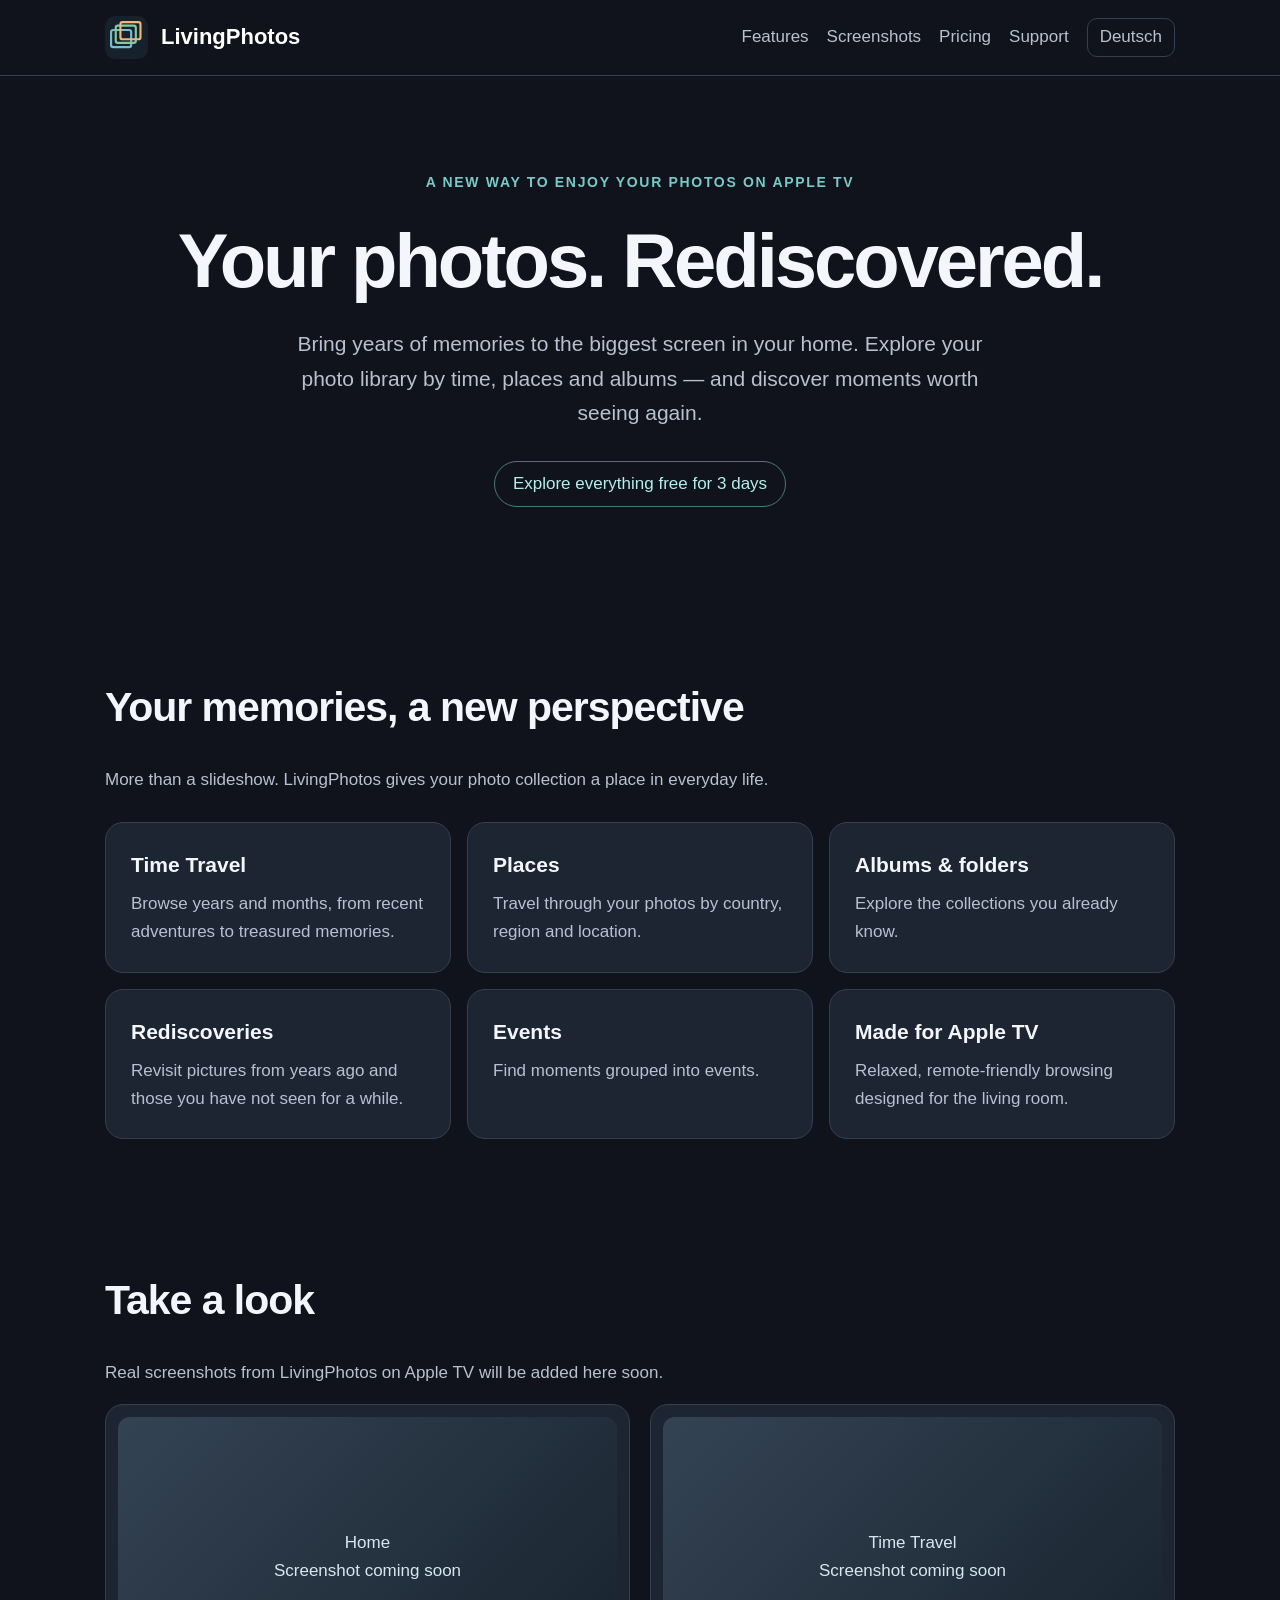
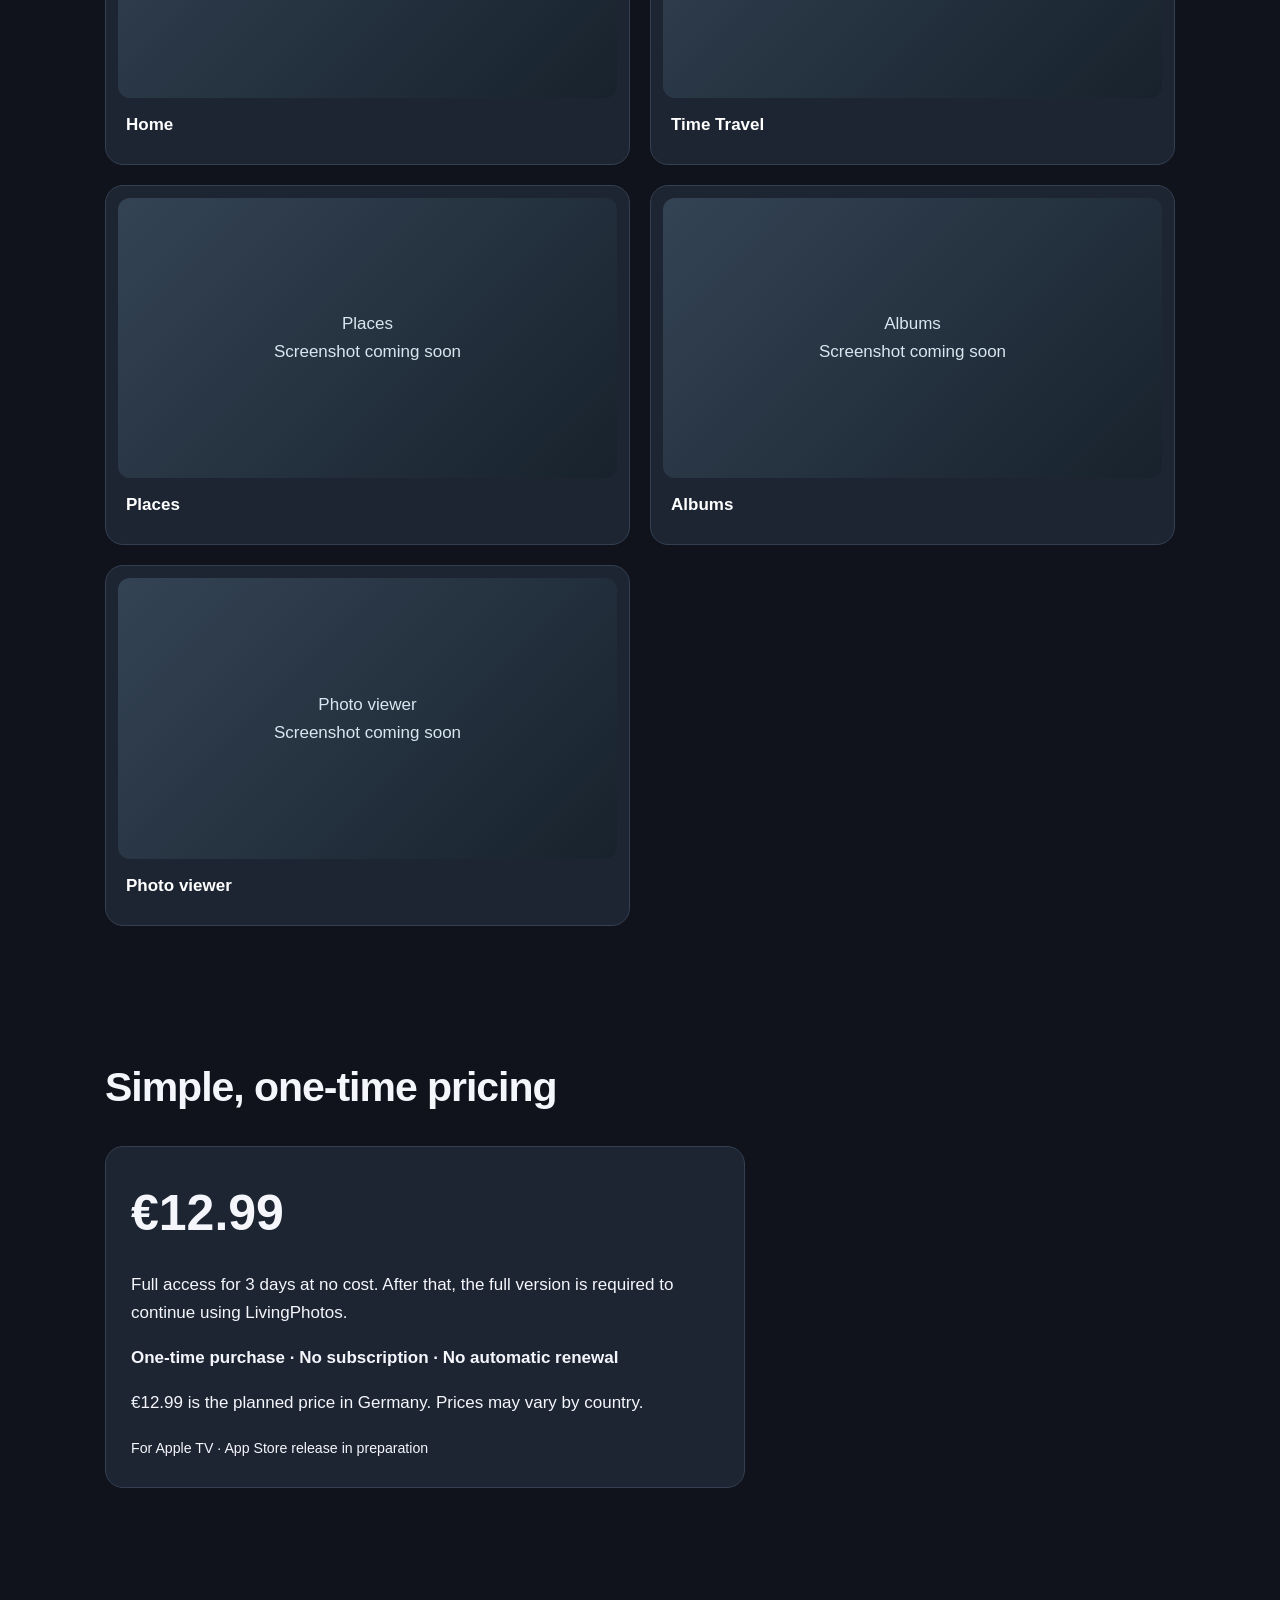
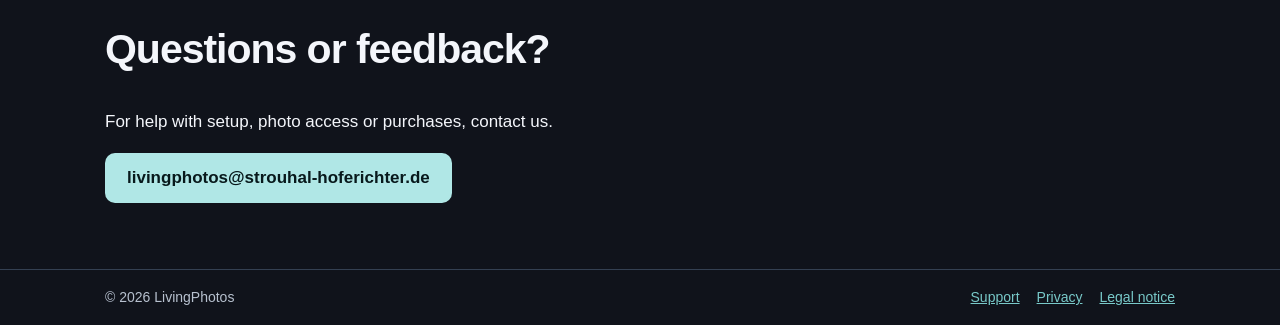
==== index.html @ c2aea0ed "Add bilingual LivingPhotos website for GitHub Pages" ====
<!doctype html><html lang="en"><head><meta charset="utf-8"><meta name="viewport" content="width=device-width,initial-scale=1"><title>Home | LivingPhotos</title><meta name="theme-color" content="#10131b"><meta name="description" content="Bring years of memories to the biggest screen in your home. Explore your photo library by time, places and albums — and discover moments worth seeing again."><link rel="canonical" href="https://livingphotos.strouhal-hoferichter.de/index.html"><link rel="alternate" hreflang="en" href="https://livingphotos.strouhal-hoferichter.de/index.html"><link rel="alternate" hreflang="de" href="https://livingphotos.strouhal-hoferichter.de/de/index.html"><link rel="icon" type="image/svg+xml" href="assets/logo.svg"><link rel="stylesheet" href="assets/styles.css"></head><body><a class="skip" href="#content">Skip to content / Zum Inhalt</a><header><div class="wrap"><a class="brand" href="index.html"><img src="assets/logo.svg" alt="" width="43" height="43">LivingPhotos</a><nav class="nav" aria-label="Navigation"><a href="index.html#features">Features</a><a href="index.html#screenshots">Screenshots</a><a href="index.html#pricing">Pricing</a><a href="support.html">Support</a><a class="lang" href="/de/index.html" hreflang="de">Deutsch</a></nav></div></header><main id="content"><section class="hero wrap"><div class="eyebrow">A new way to enjoy your photos on Apple TV</div><h1>Your photos. Rediscovered.</h1><p>Bring years of memories to the biggest screen in your home. Explore your photo library by time, places and albums — and discover moments worth seeing again.</p><span class="pill">Explore everything free for 3 days</span></section><section class="section wrap" id="features"><h2>Your memories, a new perspective</h2><p class="lead">More than a slideshow. LivingPhotos gives your photo collection a place in everyday life.</p><div class="cards"><article class="card"><h3>Time Travel</h3><p>Browse years and months, from recent adventures to treasured memories.</p></article><article class="card"><h3>Places</h3><p>Travel through your photos by country, region and location.</p></article><article class="card"><h3>Albums & folders</h3><p>Explore the collections you already know.</p></article><article class="card"><h3>Rediscoveries</h3><p>Revisit pictures from years ago and those you have not seen for a while.</p></article><article class="card"><h3>Events</h3><p>Find moments grouped into events.</p></article><article class="card"><h3>Made for Apple TV</h3><p>Relaxed, remote-friendly browsing designed for the living room.</p></article></div></section><section class="section wrap" id="screenshots"><h2>Take a look</h2><p class="lead">Real screenshots from LivingPhotos on Apple TV will be added here soon.</p><div class="showcase"><figure class="shot"><div class="placeholder" role="img" aria-label="Home">Home<br>Screenshot coming soon</div><figcaption><strong>Home</strong></figcaption></figure><figure class="shot"><div class="placeholder" role="img" aria-label="Time Travel">Time Travel<br>Screenshot coming soon</div><figcaption><strong>Time Travel</strong></figcaption></figure><figure class="shot"><div class="placeholder" role="img" aria-label="Places">Places<br>Screenshot coming soon</div><figcaption><strong>Places</strong></figcaption></figure><figure class="shot"><div class="placeholder" role="img" aria-label="Albums">Albums<br>Screenshot coming soon</div><figcaption><strong>Albums</strong></figcaption></figure><figure class="shot"><div class="placeholder" role="img" aria-label="Photo viewer">Photo viewer<br>Screenshot coming soon</div><figcaption><strong>Photo viewer</strong></figcaption></figure></div></section><section class="section wrap" id="pricing"><h2>Simple, one-time pricing</h2><div class="price"><strong>€12.99</strong><p>Full access for 3 days at no cost. After that, the full version is required to continue using LivingPhotos.</p><p><b>One-time purchase · No subscription · No automatic renewal</b></p><p>€12.99 is the planned price in Germany. Prices may vary by country.</p><small>For Apple TV · App Store release in preparation</small></div></section><section class="section wrap"><h2>Questions or feedback?</h2><p>For help with setup, photo access or purchases, contact us.</p><a class="button" href="mailto:livingphotos@strouhal-hoferichter.de">livingphotos@strouhal-hoferichter.de</a></section></main><footer><div class="wrap"><span>© 2026 LivingPhotos</span><div class="footlinks"><a href="support.html">Support</a><a href="privacy.html">Privacy</a><a href="legal.html">Legal notice</a></div></div></footer></body></html>
---- assets/styles.css ----
:root{color-scheme:dark;--bg:#10131b;--surface:#1d2533;--text:#f4f6fb;--muted:#b7c1cf;--line:#344052;--accent:#78c9c9}*{box-sizing:border-box}html{scroll-behavior:smooth}body{margin:0;font:17px/1.65 -apple-system,BlinkMacSystemFont,"Segoe UI",sans-serif;background:var(--bg);color:var(--text)}a{color:var(--accent)}.wrap{max-width:1120px;margin:auto;padding:0 25px}.skip{position:absolute;left:-9999px}.skip:focus{left:15px;top:15px}header{border-bottom:1px solid var(--line)}header .wrap,footer .wrap{display:flex;justify-content:space-between;align-items:center;gap:22px;flex-wrap:wrap;padding-top:16px;padding-bottom:16px}.brand{display:flex;align-items:center;gap:13px;font-size:22px;font-weight:750;color:white;text-decoration:none}.brand img{width:43px;height:43px}.nav{display:flex;gap:18px;flex-wrap:wrap;align-items:center}.nav a{text-decoration:none;color:var(--muted)}.nav a:hover{color:white}.lang{border:1px solid var(--line);padding:4px 12px;border-radius:10px}.hero{padding-top:95px;padding-bottom:105px;text-align:center}.eyebrow{color:var(--accent);font-size:14px;font-weight:750;text-transform:uppercase;letter-spacing:.12em}h1{font-size:clamp(42px,7vw,76px);line-height:1.12;letter-spacing:-.04em;margin:24px 0}h2{font-size:clamp(28px,4vw,41px);line-height:1.16;letter-spacing:-.025em}h3{font-size:21px;margin:0 0 8px}.hero p{max-width:730px;margin:auto;color:var(--muted);font-size:21px}.pill{display:inline-block;margin-top:30px;border:1px solid #447b83;border-radius:100px;padding:8px 18px;color:#b2eeee}.section{padding-top:38px;padding-bottom:66px}.lead{color:var(--muted);max-width:770px}.cards{display:grid;grid-template-columns:repeat(3,minmax(0,1fr));gap:16px;margin-top:28px}.card,.shot,.price{background:var(--surface);border:1px solid var(--line);border-radius:18px;padding:25px}.card p,.shot figcaption{color:var(--muted);margin:0}.showcase{display:grid;grid-template-columns:repeat(2,minmax(0,1fr));gap:20px}.shot{margin:0;padding:12px;overflow:hidden}.shot img{width:100%;border-radius:12px}.shot .placeholder{aspect-ratio:16/9;display:grid;place-content:center;text-align:center;border-radius:12px;background:linear-gradient(135deg,#344354,#17222c);color:#d8e7ef}.shot figcaption{padding:13px 8px}.shot strong{display:block;color:white}.price{max-width:640px}.price strong{font-size:50px}.button{display:inline-block;padding:11px 22px;background:#b0e7e6;color:#08191c;text-decoration:none;border-radius:10px;font-weight:750}.prose{max-width:850px;padding-top:50px;padding-bottom:90px}.prose h1{font-size:44px}.prose h2{font-size:24px;margin-top:34px}.prose p{color:#d6deea}.notice{background:#29303b;border-left:3px solid var(--accent);padding:16px 20px;border-radius:8px}footer{border-top:1px solid var(--line);color:var(--muted);font-size:14px}.footlinks{display:flex;gap:17px;flex-wrap:wrap}@media(max-width:770px){.cards{grid-template-columns:1fr 1fr}.showcase{grid-template-columns:1fr}.hero{padding-top:68px;padding-bottom:58px}}@media(max-width:520px){.cards{grid-template-columns:1fr}header .wrap{align-items:flex-start}.nav{gap:11px}.hero p{font-size:18px}}
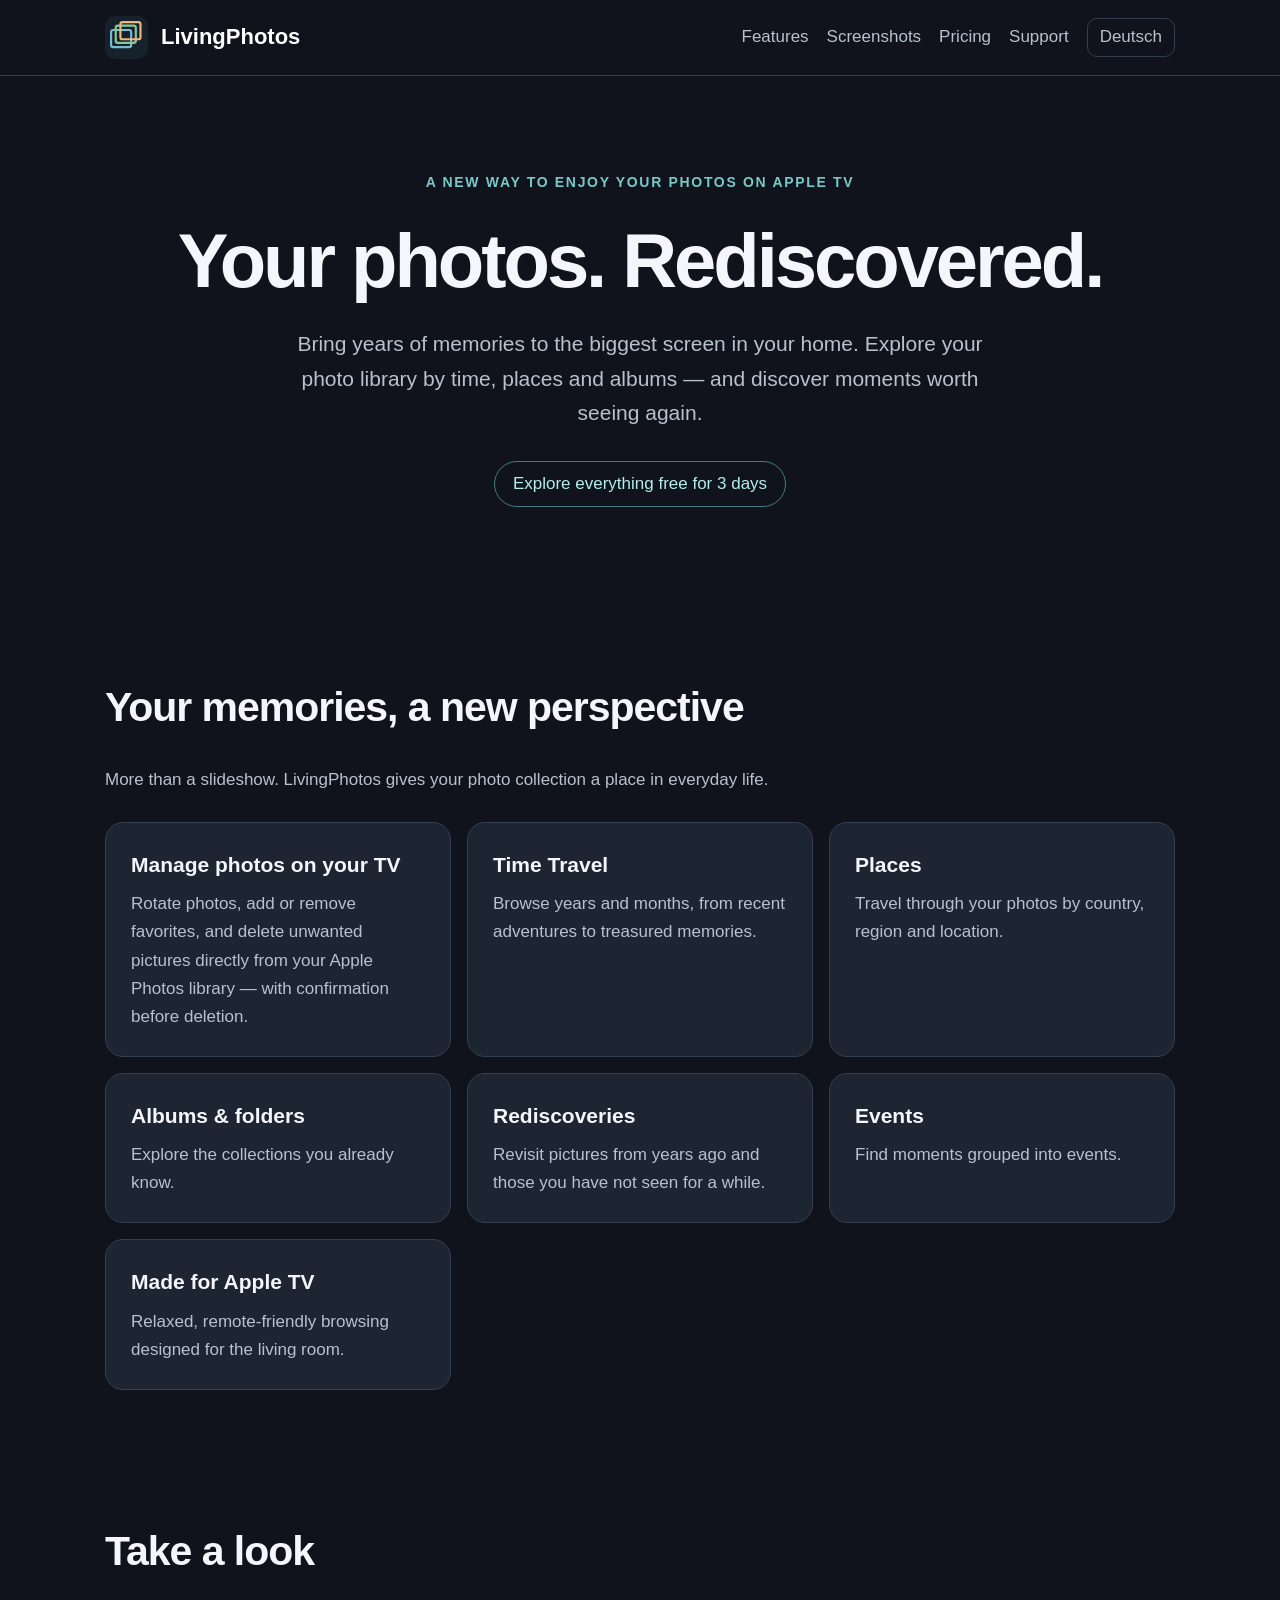
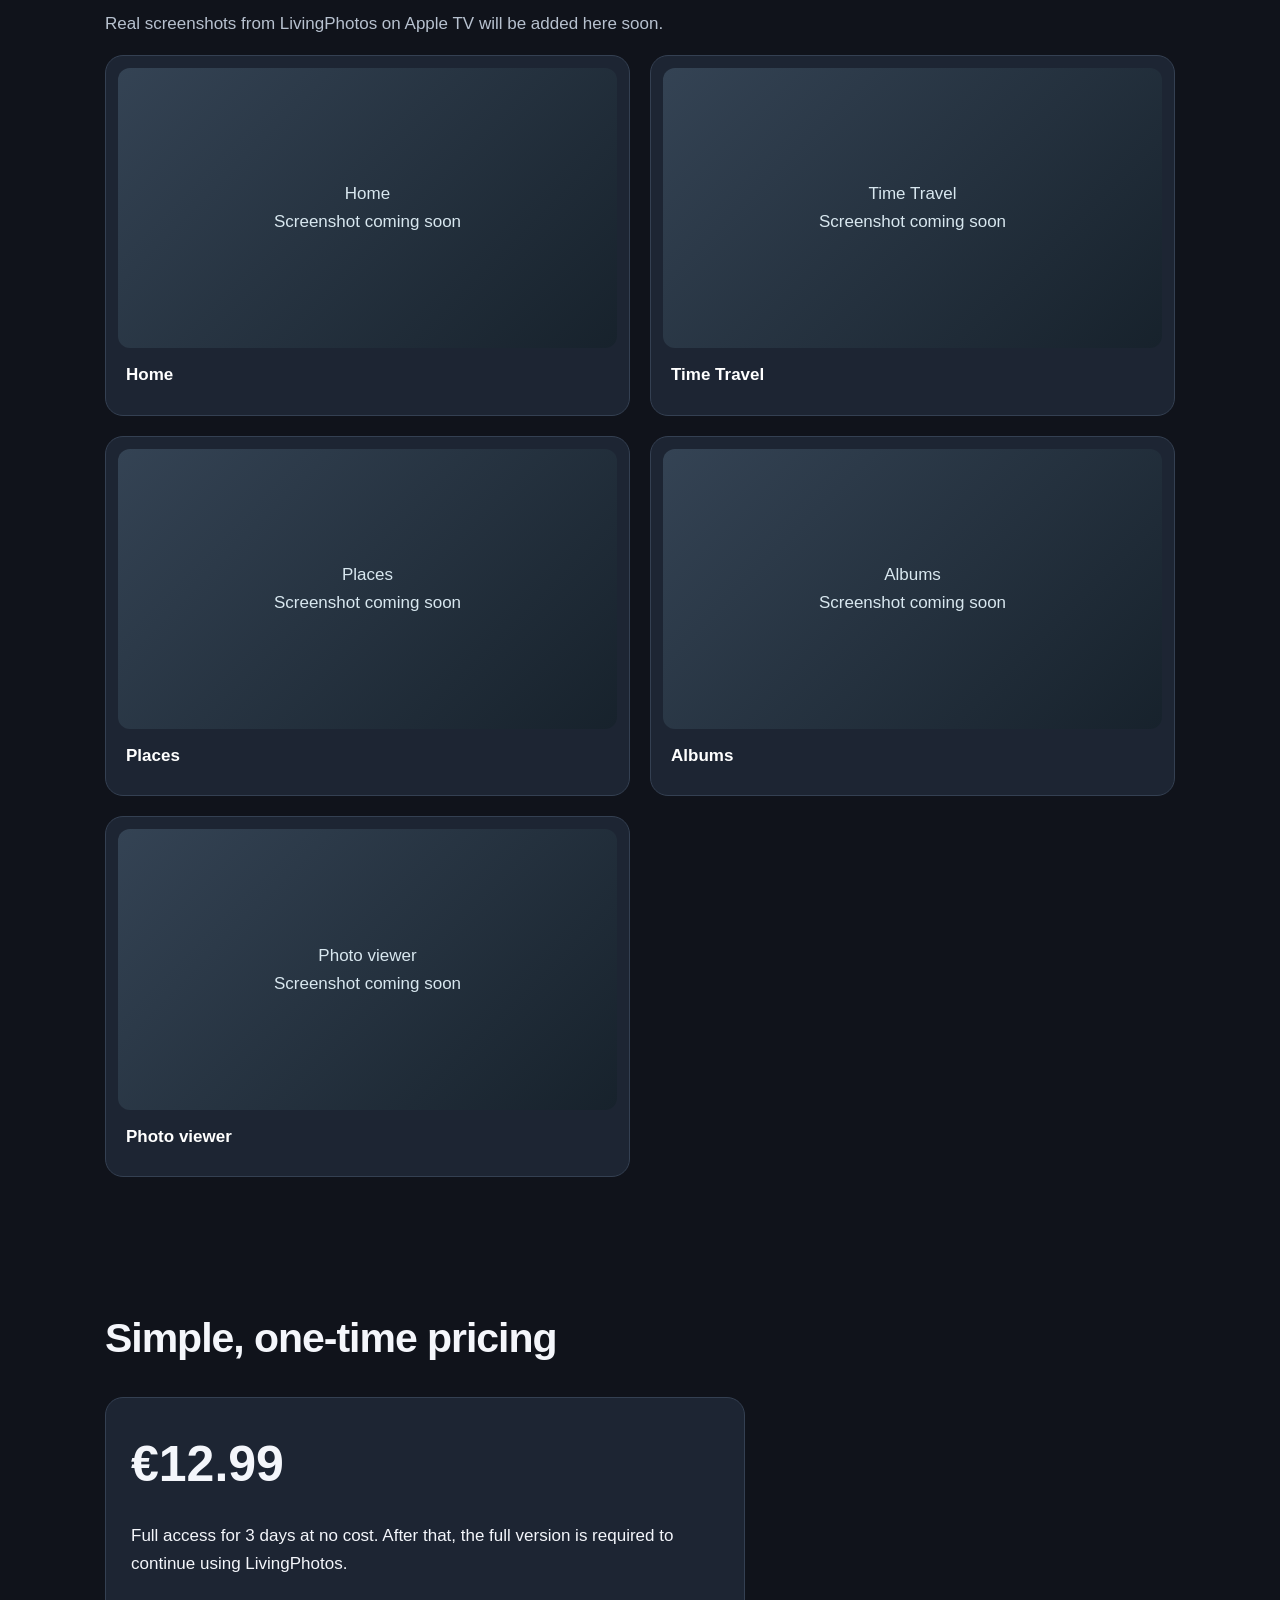
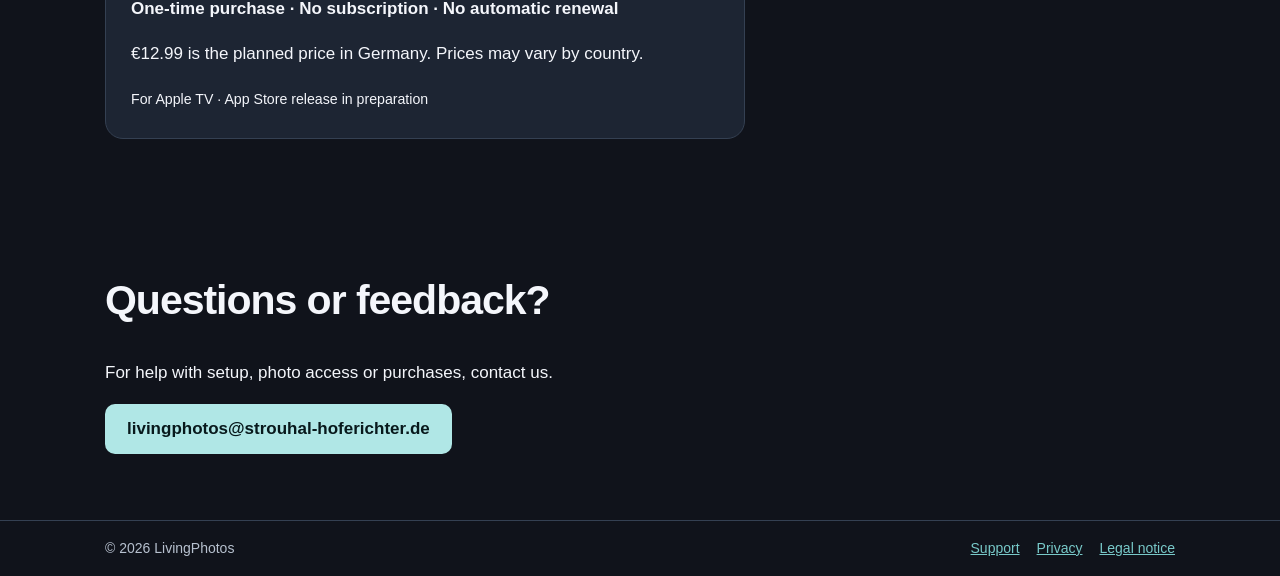
==== commit 0a19335f: "Highlight direct photo management on Apple TV (index.html)" ====
--- a/index.html
+++ b/index.html
@@ -1 +1 @@
-<!doctype html><html lang="en"><head><meta charset="utf-8"><meta name="viewport" content="width=device-width,initial-scale=1"><title>Home | LivingPhotos</title><meta name="theme-color" content="#10131b"><meta name="description" content="Bring years of memories to the biggest screen in your home. Explore your photo library by time, places and albums — and discover moments worth seeing again."><link rel="canonical" href="https://livingphotos.strouhal-hoferichter.de/index.html"><link rel="alternate" hreflang="en" href="https://livingphotos.strouhal-hoferichter.de/index.html"><link rel="alternate" hreflang="de" href="https://livingphotos.strouhal-hoferichter.de/de/index.html"><link rel="icon" type="image/svg+xml" href="assets/logo.svg"><link rel="stylesheet" href="assets/styles.css"></head><body><a class="skip" href="#content">Skip to content / Zum Inhalt</a><header><div class="wrap"><a class="brand" href="index.html"><img src="assets/logo.svg" alt="" width="43" height="43">LivingPhotos</a><nav class="nav" aria-label="Navigation"><a href="index.html#features">Features</a><a href="index.html#screenshots">Screenshots</a><a href="index.html#pricing">Pricing</a><a href="support.html">Support</a><a class="lang" href="/de/index.html" hreflang="de">Deutsch</a></nav></div></header><main id="content"><section class="hero wrap"><div class="eyebrow">A new way to enjoy your photos on Apple TV</div><h1>Your photos. Rediscovered.</h1><p>Bring years of memories to the biggest screen in your home. Explore your photo library by time, places and albums — and discover moments worth seeing again.</p><span class="pill">Explore everything free for 3 days</span></section><section class="section wrap" id="features"><h2>Your memories, a new perspective</h2><p class="lead">More than a slideshow. LivingPhotos gives your photo collection a place in everyday life.</p><div class="cards"><article class="card"><h3>Time Travel</h3><p>Browse years and months, from recent adventures to treasured memories.</p></article><article class="card"><h3>Places</h3><p>Travel through your photos by country, region and location.</p></article><article class="card"><h3>Albums & folders</h3><p>Explore the collections you already know.</p></article><article class="card"><h3>Rediscoveries</h3><p>Revisit pictures from years ago and those you have not seen for a while.</p></article><article class="card"><h3>Events</h3><p>Find moments grouped into events.</p></article><article class="card"><h3>Made for Apple TV</h3><p>Relaxed, remote-friendly browsing designed for the living room.</p></article></div></section><section class="section wrap" id="screenshots"><h2>Take a look</h2><p class="lead">Real screenshots from LivingPhotos on Apple TV will be added here soon.</p><div class="showcase"><figure class="shot"><div class="placeholder" role="img" aria-label="Home">Home<br>Screenshot coming soon</div><figcaption><strong>Home</strong></figcaption></figure><figure class="shot"><div class="placeholder" role="img" aria-label="Time Travel">Time Travel<br>Screenshot coming soon</div><figcaption><strong>Time Travel</strong></figcaption></figure><figure class="shot"><div class="placeholder" role="img" aria-label="Places">Places<br>Screenshot coming soon</div><figcaption><strong>Places</strong></figcaption></figure><figure class="shot"><div class="placeholder" role="img" aria-label="Albums">Albums<br>Screenshot coming soon</div><figcaption><strong>Albums</strong></figcaption></figure><figure class="shot"><div class="placeholder" role="img" aria-label="Photo viewer">Photo viewer<br>Screenshot coming soon</div><figcaption><strong>Photo viewer</strong></figcaption></figure></div></section><section class="section wrap" id="pricing"><h2>Simple, one-time pricing</h2><div class="price"><strong>€12.99</strong><p>Full access for 3 days at no cost. After that, the full version is required to continue using LivingPhotos.</p><p><b>One-time purchase · No subscription · No automatic renewal</b></p><p>€12.99 is the planned price in Germany. Prices may vary by country.</p><small>For Apple TV · App Store release in preparation</small></div></section><section class="section wrap"><h2>Questions or feedback?</h2><p>For help with setup, photo access or purchases, contact us.</p><a class="button" href="mailto:livingphotos@strouhal-hoferichter.de">livingphotos@strouhal-hoferichter.de</a></section></main><footer><div class="wrap"><span>© 2026 LivingPhotos</span><div class="footlinks"><a href="support.html">Support</a><a href="privacy.html">Privacy</a><a href="legal.html">Legal notice</a></div></div></footer></body></html>+<!doctype html><html lang="en"><head><meta charset="utf-8"><meta name="viewport" content="width=device-width,initial-scale=1"><title>Home | LivingPhotos</title><meta name="theme-color" content="#10131b"><meta name="description" content="Bring years of memories to the biggest screen in your home. Explore your photo library by time, places and albums — and discover moments worth seeing again. Rotate pictures, mark favorites and delete unwanted photos right from your TV."><link rel="canonical" href="https://livingphotos.strouhal-hoferichter.de/index.html"><link rel="alternate" hreflang="en" href="https://livingphotos.strouhal-hoferichter.de/index.html"><link rel="alternate" hreflang="de" href="https://livingphotos.strouhal-hoferichter.de/de/index.html"><link rel="icon" type="image/svg+xml" href="assets/logo.svg"><link rel="stylesheet" href="assets/styles.css"></head><body><a class="skip" href="#content">Skip to content / Zum Inhalt</a><header><div class="wrap"><a class="brand" href="index.html"><img src="assets/logo.svg" alt="" width="43" height="43">LivingPhotos</a><nav class="nav" aria-label="Navigation"><a href="index.html#features">Features</a><a href="index.html#screenshots">Screenshots</a><a href="index.html#pricing">Pricing</a><a href="support.html">Support</a><a class="lang" href="/de/index.html" hreflang="de">Deutsch</a></nav></div></header><main id="content"><section class="hero wrap"><div class="eyebrow">A new way to enjoy your photos on Apple TV</div><h1>Your photos. Rediscovered.</h1><p>Bring years of memories to the biggest screen in your home. Explore your photo library by time, places and albums — and discover moments worth seeing again.</p><span class="pill">Explore everything free for 3 days</span></section><section class="section wrap" id="features"><h2>Your memories, a new perspective</h2><p class="lead">More than a slideshow. LivingPhotos gives your photo collection a place in everyday life.</p><div class="cards"><article class="card"><h3>Manage photos on your TV</h3><p>Rotate photos, add or remove favorites, and delete unwanted pictures directly from your Apple Photos library — with confirmation before deletion.</p></article><article class="card"><h3>Time Travel</h3><p>Browse years and months, from recent adventures to treasured memories.</p></article><article class="card"><h3>Places</h3><p>Travel through your photos by country, region and location.</p></article><article class="card"><h3>Albums & folders</h3><p>Explore the collections you already know.</p></article><article class="card"><h3>Rediscoveries</h3><p>Revisit pictures from years ago and those you have not seen for a while.</p></article><article class="card"><h3>Events</h3><p>Find moments grouped into events.</p></article><article class="card"><h3>Made for Apple TV</h3><p>Relaxed, remote-friendly browsing designed for the living room.</p></article></div></section><section class="section wrap" id="screenshots"><h2>Take a look</h2><p class="lead">Real screenshots from LivingPhotos on Apple TV will be added here soon.</p><div class="showcase"><figure class="shot"><div class="placeholder" role="img" aria-label="Home">Home<br>Screenshot coming soon</div><figcaption><strong>Home</strong></figcaption></figure><figure class="shot"><div class="placeholder" role="img" aria-label="Time Travel">Time Travel<br>Screenshot coming soon</div><figcaption><strong>Time Travel</strong></figcaption></figure><figure class="shot"><div class="placeholder" role="img" aria-label="Places">Places<br>Screenshot coming soon</div><figcaption><strong>Places</strong></figcaption></figure><figure class="shot"><div class="placeholder" role="img" aria-label="Albums">Albums<br>Screenshot coming soon</div><figcaption><strong>Albums</strong></figcaption></figure><figure class="shot"><div class="placeholder" role="img" aria-label="Photo viewer">Photo viewer<br>Screenshot coming soon</div><figcaption><strong>Photo viewer</strong></figcaption></figure></div></section><section class="section wrap" id="pricing"><h2>Simple, one-time pricing</h2><div class="price"><strong>€12.99</strong><p>Full access for 3 days at no cost. After that, the full version is required to continue using LivingPhotos.</p><p><b>One-time purchase · No subscription · No automatic renewal</b></p><p>€12.99 is the planned price in Germany. Prices may vary by country.</p><small>For Apple TV · App Store release in preparation</small></div></section><section class="section wrap"><h2>Questions or feedback?</h2><p>For help with setup, photo access or purchases, contact us.</p><a class="button" href="mailto:livingphotos@strouhal-hoferichter.de">livingphotos@strouhal-hoferichter.de</a></section></main><footer><div class="wrap"><span>© 2026 LivingPhotos</span><div class="footlinks"><a href="support.html">Support</a><a href="privacy.html">Privacy</a><a href="legal.html">Legal notice</a></div></div></footer></body></html>
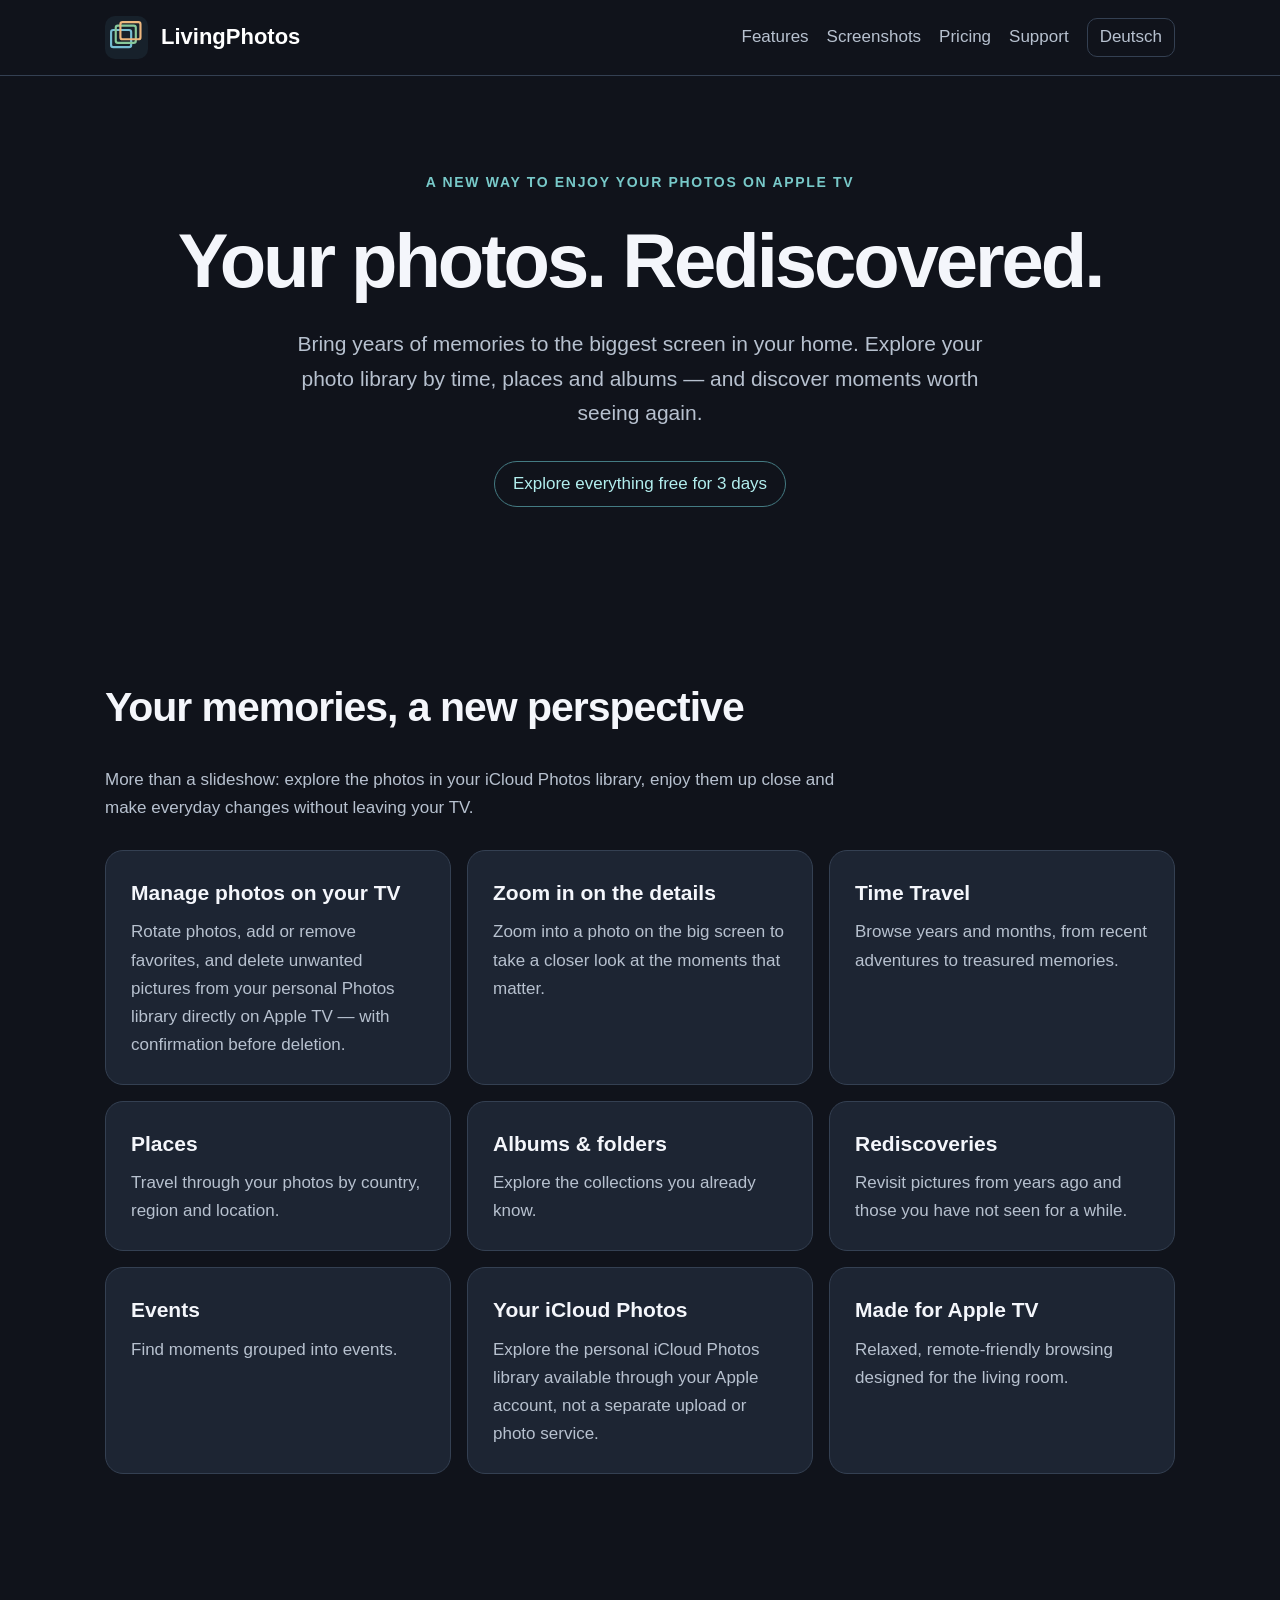
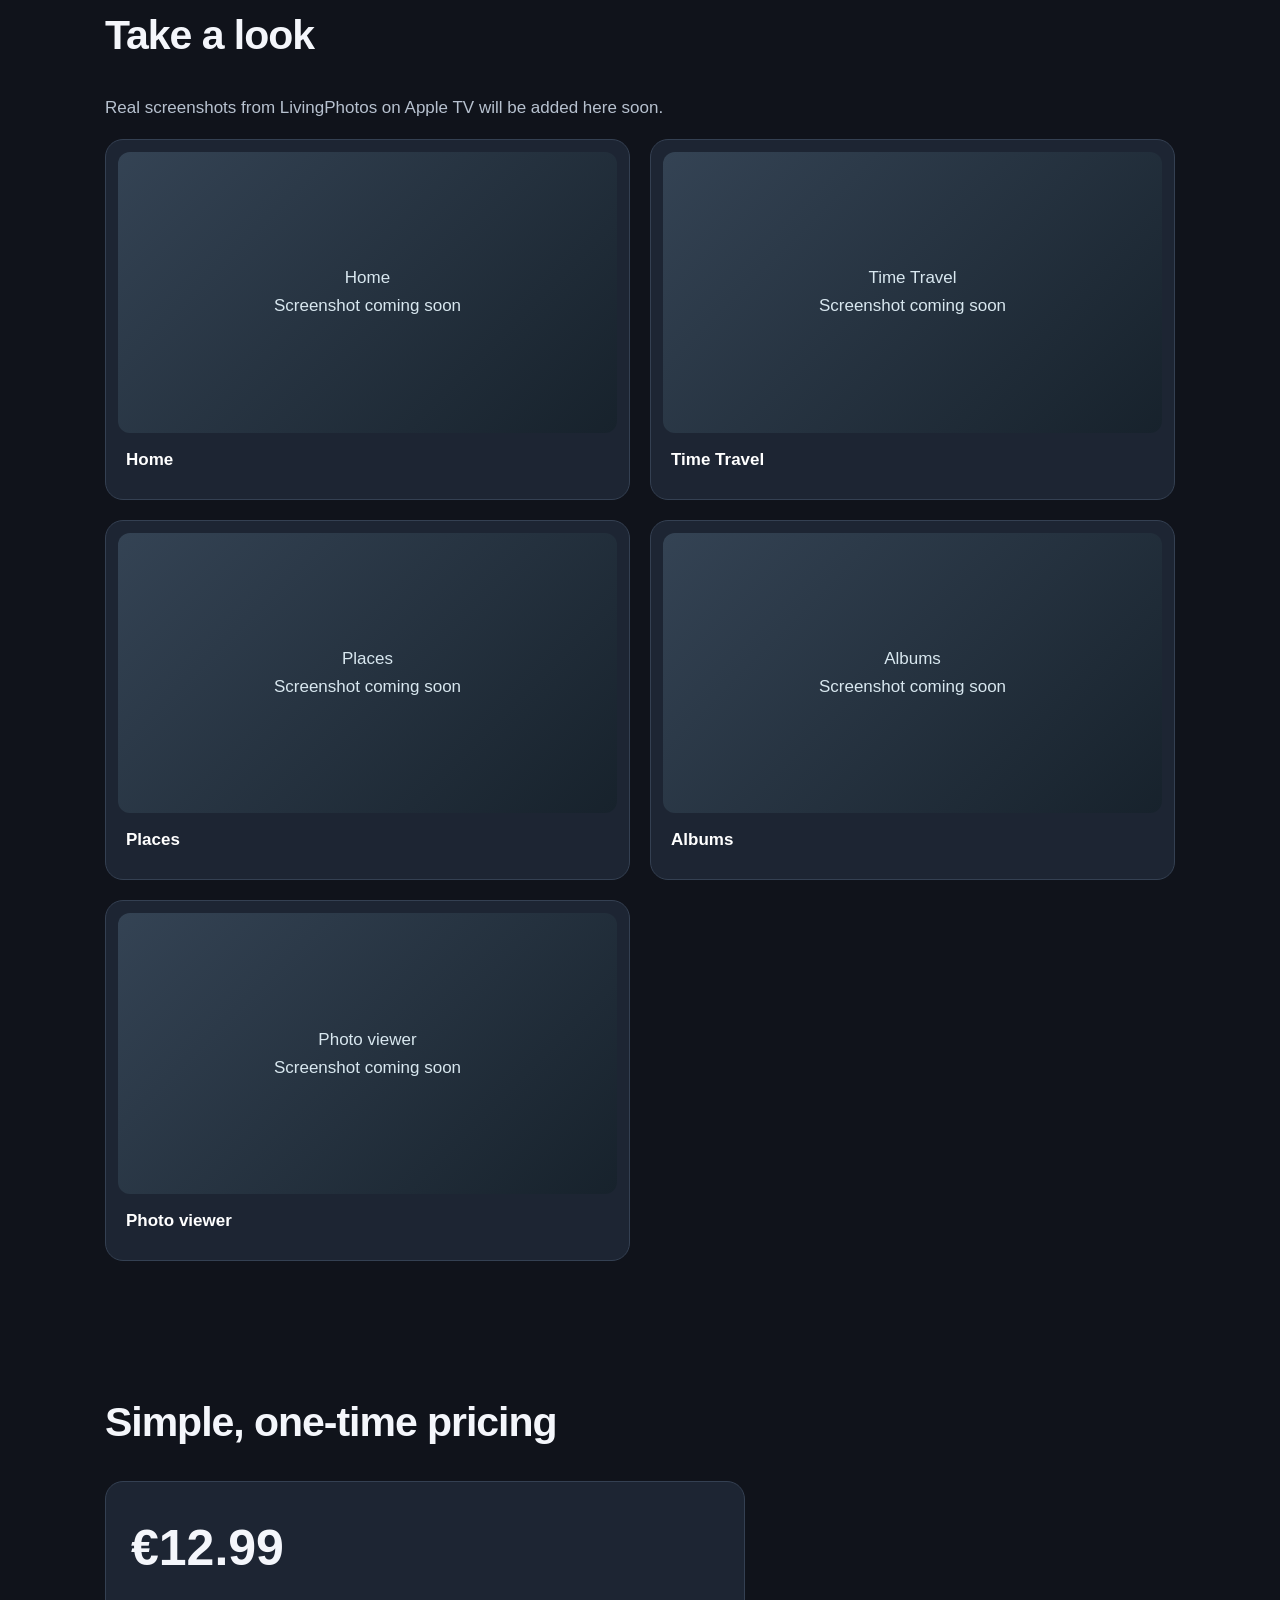
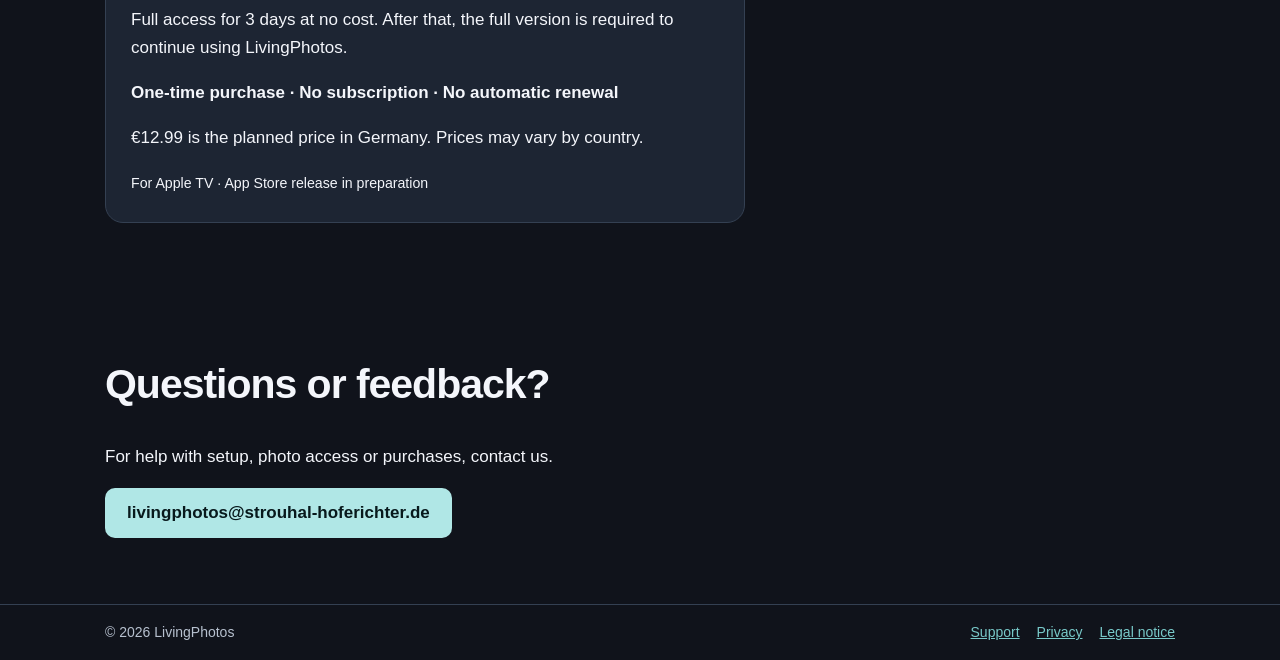
==== commit 65eca3f4: "Highlight iCloud Photos and photo zoom in English and German" ====
--- a/index.html
+++ b/index.html
@@ -1 +1 @@
-<!doctype html><html lang="en"><head><meta charset="utf-8"><meta name="viewport" content="width=device-width,initial-scale=1"><title>Home | LivingPhotos</title><meta name="theme-color" content="#10131b"><meta name="description" content="Bring years of memories to the biggest screen in your home. Explore your photo library by time, places and albums — and discover moments worth seeing again. Rotate pictures, mark favorites and delete unwanted photos right from your TV."><link rel="canonical" href="https://livingphotos.strouhal-hoferichter.de/index.html"><link rel="alternate" hreflang="en" href="https://livingphotos.strouhal-hoferichter.de/index.html"><link rel="alternate" hreflang="de" href="https://livingphotos.strouhal-hoferichter.de/de/index.html"><link rel="icon" type="image/svg+xml" href="assets/logo.svg"><link rel="stylesheet" href="assets/styles.css"></head><body><a class="skip" href="#content">Skip to content / Zum Inhalt</a><header><div class="wrap"><a class="brand" href="index.html"><img src="assets/logo.svg" alt="" width="43" height="43">LivingPhotos</a><nav class="nav" aria-label="Navigation"><a href="index.html#features">Features</a><a href="index.html#screenshots">Screenshots</a><a href="index.html#pricing">Pricing</a><a href="support.html">Support</a><a class="lang" href="/de/index.html" hreflang="de">Deutsch</a></nav></div></header><main id="content"><section class="hero wrap"><div class="eyebrow">A new way to enjoy your photos on Apple TV</div><h1>Your photos. Rediscovered.</h1><p>Bring years of memories to the biggest screen in your home. Explore your photo library by time, places and albums — and discover moments worth seeing again.</p><span class="pill">Explore everything free for 3 days</span></section><section class="section wrap" id="features"><h2>Your memories, a new perspective</h2><p class="lead">More than a slideshow. LivingPhotos gives your photo collection a place in everyday life.</p><div class="cards"><article class="card"><h3>Manage photos on your TV</h3><p>Rotate photos, add or remove favorites, and delete unwanted pictures directly from your Apple Photos library — with confirmation before deletion.</p></article><article class="card"><h3>Time Travel</h3><p>Browse years and months, from recent adventures to treasured memories.</p></article><article class="card"><h3>Places</h3><p>Travel through your photos by country, region and location.</p></article><article class="card"><h3>Albums & folders</h3><p>Explore the collections you already know.</p></article><article class="card"><h3>Rediscoveries</h3><p>Revisit pictures from years ago and those you have not seen for a while.</p></article><article class="card"><h3>Events</h3><p>Find moments grouped into events.</p></article><article class="card"><h3>Made for Apple TV</h3><p>Relaxed, remote-friendly browsing designed for the living room.</p></article></div></section><section class="section wrap" id="screenshots"><h2>Take a look</h2><p class="lead">Real screenshots from LivingPhotos on Apple TV will be added here soon.</p><div class="showcase"><figure class="shot"><div class="placeholder" role="img" aria-label="Home">Home<br>Screenshot coming soon</div><figcaption><strong>Home</strong></figcaption></figure><figure class="shot"><div class="placeholder" role="img" aria-label="Time Travel">Time Travel<br>Screenshot coming soon</div><figcaption><strong>Time Travel</strong></figcaption></figure><figure class="shot"><div class="placeholder" role="img" aria-label="Places">Places<br>Screenshot coming soon</div><figcaption><strong>Places</strong></figcaption></figure><figure class="shot"><div class="placeholder" role="img" aria-label="Albums">Albums<br>Screenshot coming soon</div><figcaption><strong>Albums</strong></figcaption></figure><figure class="shot"><div class="placeholder" role="img" aria-label="Photo viewer">Photo viewer<br>Screenshot coming soon</div><figcaption><strong>Photo viewer</strong></figcaption></figure></div></section><section class="section wrap" id="pricing"><h2>Simple, one-time pricing</h2><div class="price"><strong>€12.99</strong><p>Full access for 3 days at no cost. After that, the full version is required to continue using LivingPhotos.</p><p><b>One-time purchase · No subscription · No automatic renewal</b></p><p>€12.99 is the planned price in Germany. Prices may vary by country.</p><small>For Apple TV · App Store release in preparation</small></div></section><section class="section wrap"><h2>Questions or feedback?</h2><p>For help with setup, photo access or purchases, contact us.</p><a class="button" href="mailto:livingphotos@strouhal-hoferichter.de">livingphotos@strouhal-hoferichter.de</a></section></main><footer><div class="wrap"><span>© 2026 LivingPhotos</span><div class="footlinks"><a href="support.html">Support</a><a href="privacy.html">Privacy</a><a href="legal.html">Legal notice</a></div></div></footer></body></html>+<!doctype html><html lang="en"><head><meta charset="utf-8"><meta name="viewport" content="width=device-width,initial-scale=1"><title>Home | LivingPhotos</title><meta name="theme-color" content="#10131b"><meta name="description" content="Explore your personal iCloud Photos library on Apple TV. Zoom into details, rotate photos, mark favorites and delete unwanted pictures with confirmation."><link rel="canonical" href="https://livingphotos.strouhal-hoferichter.de/index.html"><link rel="alternate" hreflang="en" href="https://livingphotos.strouhal-hoferichter.de/index.html"><link rel="alternate" hreflang="de" href="https://livingphotos.strouhal-hoferichter.de/de/index.html"><link rel="icon" type="image/svg+xml" href="assets/logo.svg"><link rel="stylesheet" href="assets/styles.css"></head><body><a class="skip" href="#content">Skip to content / Zum Inhalt</a><header><div class="wrap"><a class="brand" href="index.html"><img src="assets/logo.svg" alt="" width="43" height="43">LivingPhotos</a><nav class="nav" aria-label="Navigation"><a href="index.html#features">Features</a><a href="index.html#screenshots">Screenshots</a><a href="index.html#pricing">Pricing</a><a href="support.html">Support</a><a class="lang" href="/de/index.html" hreflang="de">Deutsch</a></nav></div></header><main id="content"><section class="hero wrap"><div class="eyebrow">A new way to enjoy your photos on Apple TV</div><h1>Your photos. Rediscovered.</h1><p>Bring years of memories to the biggest screen in your home. Explore your photo library by time, places and albums — and discover moments worth seeing again.</p><span class="pill">Explore everything free for 3 days</span></section><section class="section wrap" id="features"><h2>Your memories, a new perspective</h2><p class="lead">More than a slideshow: explore the photos in your iCloud Photos library, enjoy them up close and make everyday changes without leaving your TV.</p><div class="cards"><article class="card"><h3>Manage photos on your TV</h3><p>Rotate photos, add or remove favorites, and delete unwanted pictures from your personal Photos library directly on Apple TV — with confirmation before deletion.</p></article><article class="card"><h3>Zoom in on the details</h3><p>Zoom into a photo on the big screen to take a closer look at the moments that matter.</p></article><article class="card"><h3>Time Travel</h3><p>Browse years and months, from recent adventures to treasured memories.</p></article><article class="card"><h3>Places</h3><p>Travel through your photos by country, region and location.</p></article><article class="card"><h3>Albums & folders</h3><p>Explore the collections you already know.</p></article><article class="card"><h3>Rediscoveries</h3><p>Revisit pictures from years ago and those you have not seen for a while.</p></article><article class="card"><h3>Events</h3><p>Find moments grouped into events.</p></article><article class="card"><h3>Your iCloud Photos</h3><p>Explore the personal iCloud Photos library available through your Apple account, not a separate upload or photo service.</p></article><article class="card"><h3>Made for Apple TV</h3><p>Relaxed, remote-friendly browsing designed for the living room.</p></article></div></section><section class="section wrap" id="screenshots"><h2>Take a look</h2><p class="lead">Real screenshots from LivingPhotos on Apple TV will be added here soon.</p><div class="showcase"><figure class="shot"><div class="placeholder" role="img" aria-label="Home">Home<br>Screenshot coming soon</div><figcaption><strong>Home</strong></figcaption></figure><figure class="shot"><div class="placeholder" role="img" aria-label="Time Travel">Time Travel<br>Screenshot coming soon</div><figcaption><strong>Time Travel</strong></figcaption></figure><figure class="shot"><div class="placeholder" role="img" aria-label="Places">Places<br>Screenshot coming soon</div><figcaption><strong>Places</strong></figcaption></figure><figure class="shot"><div class="placeholder" role="img" aria-label="Albums">Albums<br>Screenshot coming soon</div><figcaption><strong>Albums</strong></figcaption></figure><figure class="shot"><div class="placeholder" role="img" aria-label="Photo viewer">Photo viewer<br>Screenshot coming soon</div><figcaption><strong>Photo viewer</strong></figcaption></figure></div></section><section class="section wrap" id="pricing"><h2>Simple, one-time pricing</h2><div class="price"><strong>€12.99</strong><p>Full access for 3 days at no cost. After that, the full version is required to continue using LivingPhotos.</p><p><b>One-time purchase · No subscription · No automatic renewal</b></p><p>€12.99 is the planned price in Germany. Prices may vary by country.</p><small>For Apple TV · App Store release in preparation</small></div></section><section class="section wrap"><h2>Questions or feedback?</h2><p>For help with setup, photo access or purchases, contact us.</p><a class="button" href="mailto:livingphotos@strouhal-hoferichter.de">livingphotos@strouhal-hoferichter.de</a></section></main><footer><div class="wrap"><span>© 2026 LivingPhotos</span><div class="footlinks"><a href="support.html">Support</a><a href="privacy.html">Privacy</a><a href="legal.html">Legal notice</a></div></div></footer></body></html>
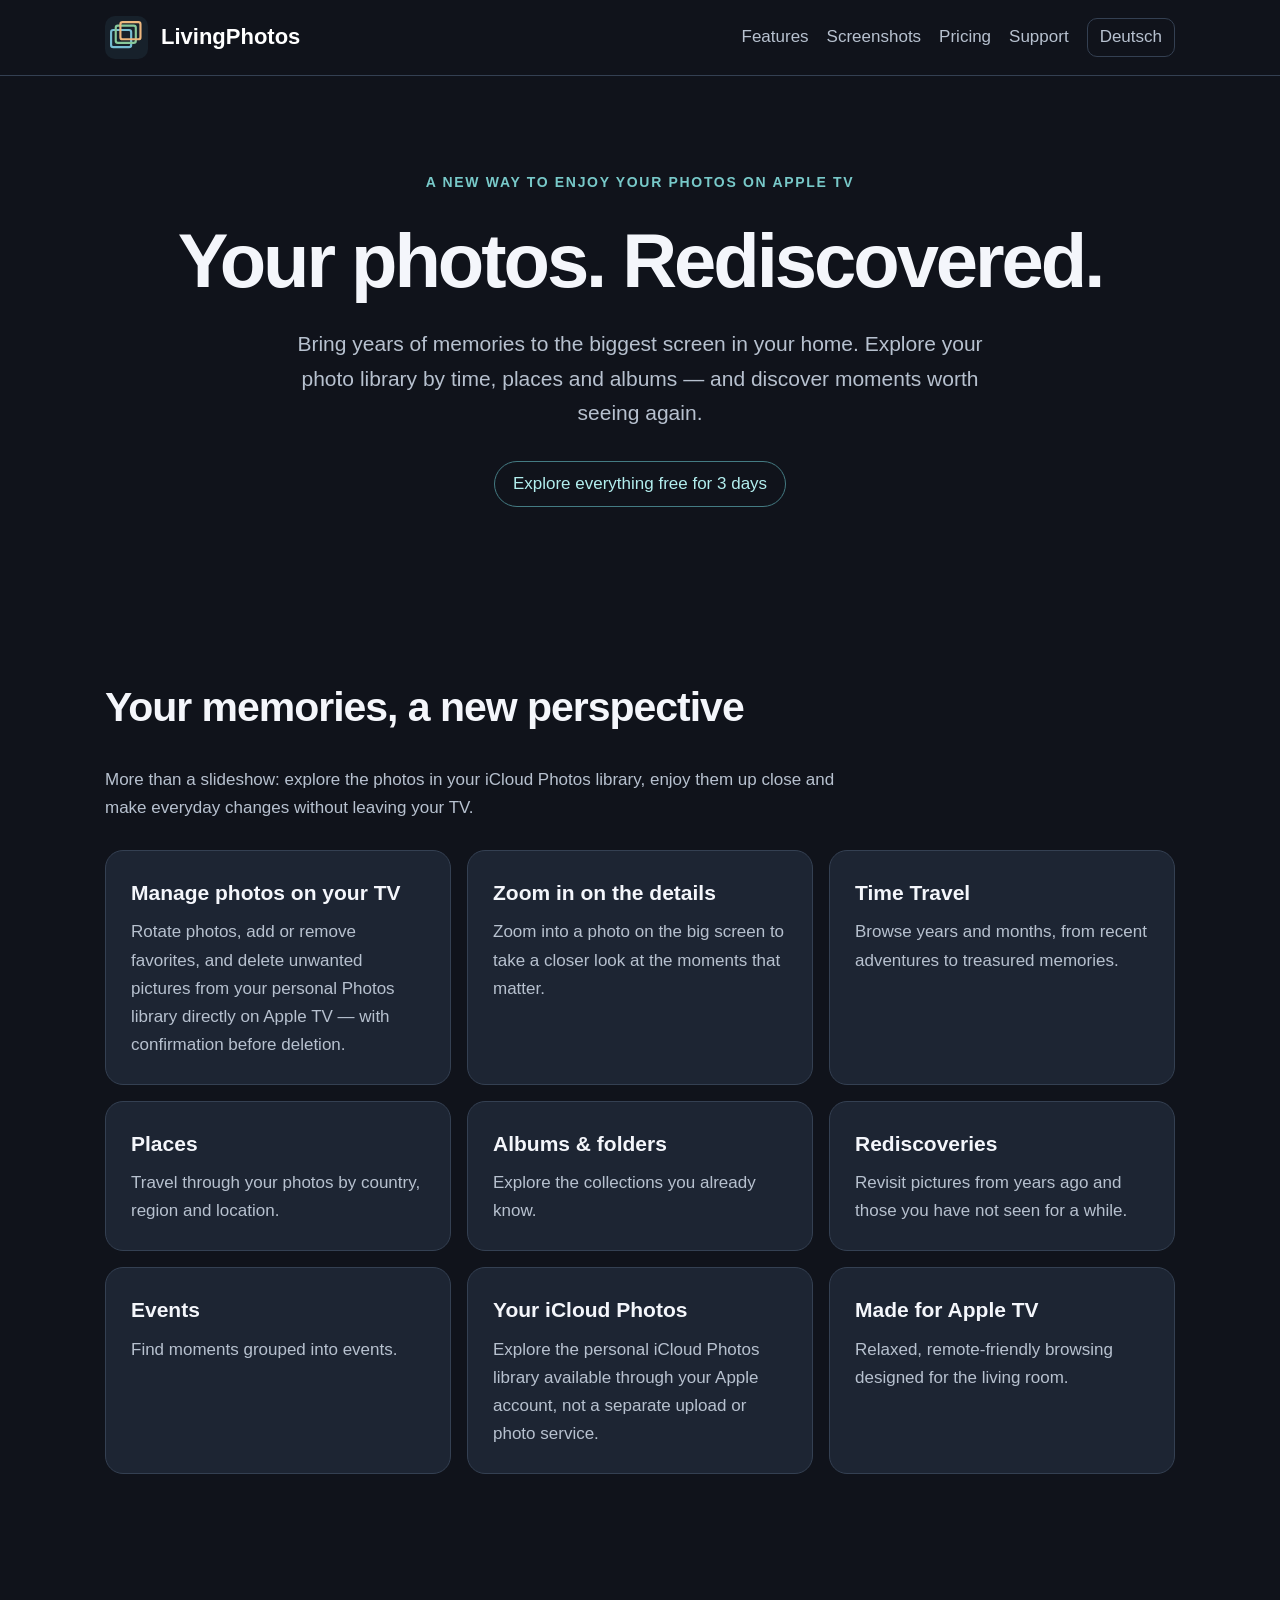
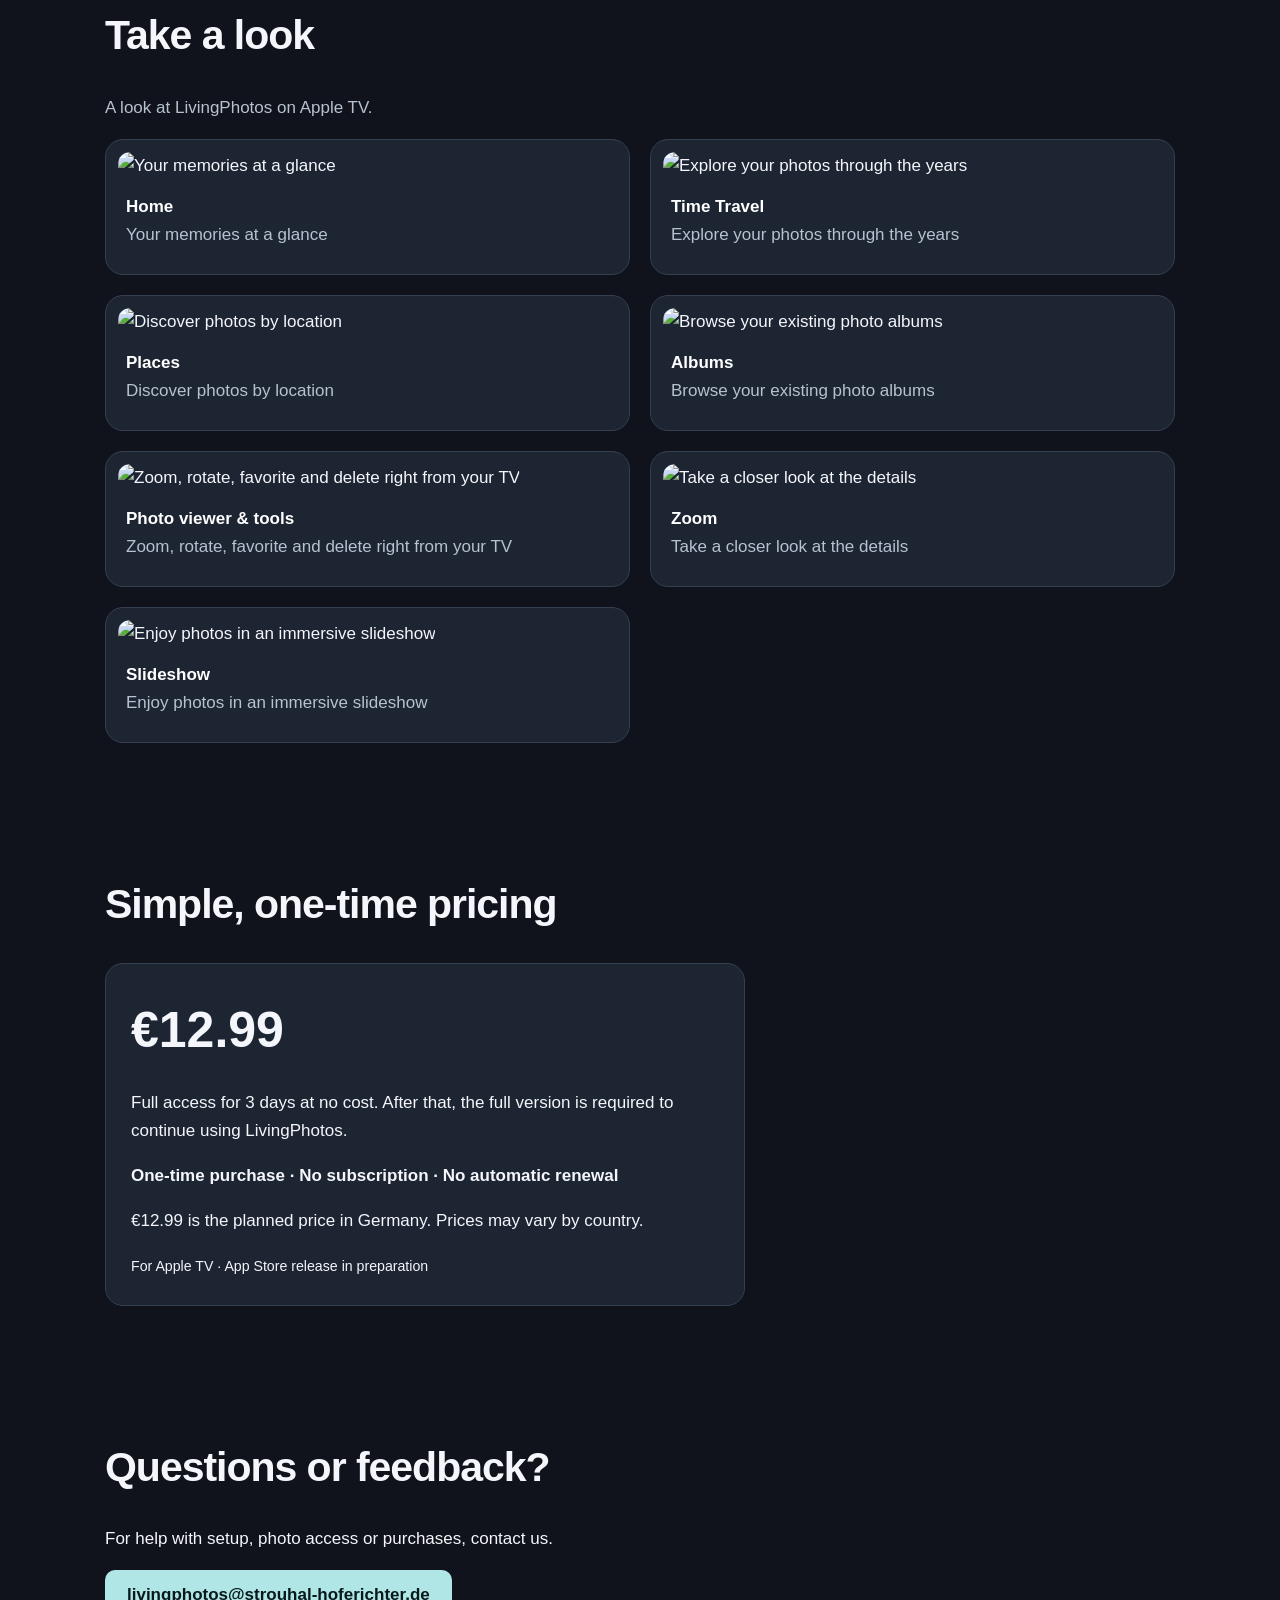
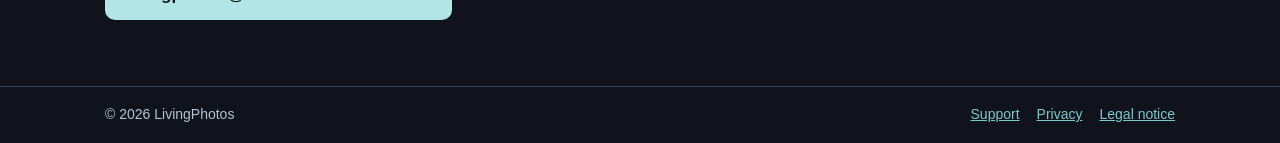
==== commit 386e1415: "Integrate seven TV screenshot slots on EN and DE websites" ====
--- a/index.html
+++ b/index.html
@@ -1 +1 @@
-<!doctype html><html lang="en"><head><meta charset="utf-8"><meta name="viewport" content="width=device-width,initial-scale=1"><title>Home | LivingPhotos</title><meta name="theme-color" content="#10131b"><meta name="description" content="Explore your personal iCloud Photos library on Apple TV. Zoom into details, rotate photos, mark favorites and delete unwanted pictures with confirmation."><link rel="canonical" href="https://livingphotos.strouhal-hoferichter.de/index.html"><link rel="alternate" hreflang="en" href="https://livingphotos.strouhal-hoferichter.de/index.html"><link rel="alternate" hreflang="de" href="https://livingphotos.strouhal-hoferichter.de/de/index.html"><link rel="icon" type="image/svg+xml" href="assets/logo.svg"><link rel="stylesheet" href="assets/styles.css"></head><body><a class="skip" href="#content">Skip to content / Zum Inhalt</a><header><div class="wrap"><a class="brand" href="index.html"><img src="assets/logo.svg" alt="" width="43" height="43">LivingPhotos</a><nav class="nav" aria-label="Navigation"><a href="index.html#features">Features</a><a href="index.html#screenshots">Screenshots</a><a href="index.html#pricing">Pricing</a><a href="support.html">Support</a><a class="lang" href="/de/index.html" hreflang="de">Deutsch</a></nav></div></header><main id="content"><section class="hero wrap"><div class="eyebrow">A new way to enjoy your photos on Apple TV</div><h1>Your photos. Rediscovered.</h1><p>Bring years of memories to the biggest screen in your home. Explore your photo library by time, places and albums — and discover moments worth seeing again.</p><span class="pill">Explore everything free for 3 days</span></section><section class="section wrap" id="features"><h2>Your memories, a new perspective</h2><p class="lead">More than a slideshow: explore the photos in your iCloud Photos library, enjoy them up close and make everyday changes without leaving your TV.</p><div class="cards"><article class="card"><h3>Manage photos on your TV</h3><p>Rotate photos, add or remove favorites, and delete unwanted pictures from your personal Photos library directly on Apple TV — with confirmation before deletion.</p></article><article class="card"><h3>Zoom in on the details</h3><p>Zoom into a photo on the big screen to take a closer look at the moments that matter.</p></article><article class="card"><h3>Time Travel</h3><p>Browse years and months, from recent adventures to treasured memories.</p></article><article class="card"><h3>Places</h3><p>Travel through your photos by country, region and location.</p></article><article class="card"><h3>Albums & folders</h3><p>Explore the collections you already know.</p></article><article class="card"><h3>Rediscoveries</h3><p>Revisit pictures from years ago and those you have not seen for a while.</p></article><article class="card"><h3>Events</h3><p>Find moments grouped into events.</p></article><article class="card"><h3>Your iCloud Photos</h3><p>Explore the personal iCloud Photos library available through your Apple account, not a separate upload or photo service.</p></article><article class="card"><h3>Made for Apple TV</h3><p>Relaxed, remote-friendly browsing designed for the living room.</p></article></div></section><section class="section wrap" id="screenshots"><h2>Take a look</h2><p class="lead">Real screenshots from LivingPhotos on Apple TV will be added here soon.</p><div class="showcase"><figure class="shot"><div class="placeholder" role="img" aria-label="Home">Home<br>Screenshot coming soon</div><figcaption><strong>Home</strong></figcaption></figure><figure class="shot"><div class="placeholder" role="img" aria-label="Time Travel">Time Travel<br>Screenshot coming soon</div><figcaption><strong>Time Travel</strong></figcaption></figure><figure class="shot"><div class="placeholder" role="img" aria-label="Places">Places<br>Screenshot coming soon</div><figcaption><strong>Places</strong></figcaption></figure><figure class="shot"><div class="placeholder" role="img" aria-label="Albums">Albums<br>Screenshot coming soon</div><figcaption><strong>Albums</strong></figcaption></figure><figure class="shot"><div class="placeholder" role="img" aria-label="Photo viewer">Photo viewer<br>Screenshot coming soon</div><figcaption><strong>Photo viewer</strong></figcaption></figure></div></section><section class="section wrap" id="pricing"><h2>Simple, one-time pricing</h2><div class="price"><strong>€12.99</strong><p>Full access for 3 days at no cost. After that, the full version is required to continue using LivingPhotos.</p><p><b>One-time purchase · No subscription · No automatic renewal</b></p><p>€12.99 is the planned price in Germany. Prices may vary by country.</p><small>For Apple TV · App Store release in preparation</small></div></section><section class="section wrap"><h2>Questions or feedback?</h2><p>For help with setup, photo access or purchases, contact us.</p><a class="button" href="mailto:livingphotos@strouhal-hoferichter.de">livingphotos@strouhal-hoferichter.de</a></section></main><footer><div class="wrap"><span>© 2026 LivingPhotos</span><div class="footlinks"><a href="support.html">Support</a><a href="privacy.html">Privacy</a><a href="legal.html">Legal notice</a></div></div></footer></body></html>+<!doctype html><html lang="en"><head><meta charset="utf-8"><meta name="viewport" content="width=device-width,initial-scale=1"><title>Home | LivingPhotos</title><meta name="theme-color" content="#10131b"><meta name="description" content="Explore your personal iCloud Photos library on Apple TV. Zoom into details, rotate photos, mark favorites and delete unwanted pictures with confirmation."><link rel="canonical" href="https://livingphotos.strouhal-hoferichter.de/index.html"><link rel="alternate" hreflang="en" href="https://livingphotos.strouhal-hoferichter.de/index.html"><link rel="alternate" hreflang="de" href="https://livingphotos.strouhal-hoferichter.de/de/index.html"><link rel="icon" type="image/svg+xml" href="assets/logo.svg"><link rel="stylesheet" href="assets/styles.css"></head><body><a class="skip" href="#content">Skip to content / Zum Inhalt</a><header><div class="wrap"><a class="brand" href="index.html"><img src="assets/logo.svg" alt="" width="43" height="43">LivingPhotos</a><nav class="nav" aria-label="Navigation"><a href="index.html#features">Features</a><a href="index.html#screenshots">Screenshots</a><a href="index.html#pricing">Pricing</a><a href="support.html">Support</a><a class="lang" href="/de/index.html" hreflang="de">Deutsch</a></nav></div></header><main id="content"><section class="hero wrap"><div class="eyebrow">A new way to enjoy your photos on Apple TV</div><h1>Your photos. Rediscovered.</h1><p>Bring years of memories to the biggest screen in your home. Explore your photo library by time, places and albums — and discover moments worth seeing again.</p><span class="pill">Explore everything free for 3 days</span></section><section class="section wrap" id="features"><h2>Your memories, a new perspective</h2><p class="lead">More than a slideshow: explore the photos in your iCloud Photos library, enjoy them up close and make everyday changes without leaving your TV.</p><div class="cards"><article class="card"><h3>Manage photos on your TV</h3><p>Rotate photos, add or remove favorites, and delete unwanted pictures from your personal Photos library directly on Apple TV — with confirmation before deletion.</p></article><article class="card"><h3>Zoom in on the details</h3><p>Zoom into a photo on the big screen to take a closer look at the moments that matter.</p></article><article class="card"><h3>Time Travel</h3><p>Browse years and months, from recent adventures to treasured memories.</p></article><article class="card"><h3>Places</h3><p>Travel through your photos by country, region and location.</p></article><article class="card"><h3>Albums & folders</h3><p>Explore the collections you already know.</p></article><article class="card"><h3>Rediscoveries</h3><p>Revisit pictures from years ago and those you have not seen for a while.</p></article><article class="card"><h3>Events</h3><p>Find moments grouped into events.</p></article><article class="card"><h3>Your iCloud Photos</h3><p>Explore the personal iCloud Photos library available through your Apple account, not a separate upload or photo service.</p></article><article class="card"><h3>Made for Apple TV</h3><p>Relaxed, remote-friendly browsing designed for the living room.</p></article></div></section><section class="section wrap" id="screenshots"><h2>Take a look</h2><p class="lead">A look at LivingPhotos on Apple TV.</p><div class="showcase"><figure class="shot"><img src="assets/screenshots/home.webp" width="1600" height="900" loading="lazy" decoding="async" alt="Your memories at a glance"><figcaption><strong>Home</strong>Your memories at a glance</figcaption></figure><figure class="shot"><img src="assets/screenshots/time-travel.webp" width="1600" height="900" loading="lazy" decoding="async" alt="Explore your photos through the years"><figcaption><strong>Time Travel</strong>Explore your photos through the years</figcaption></figure><figure class="shot"><img src="assets/screenshots/places.webp" width="1600" height="900" loading="lazy" decoding="async" alt="Discover photos by location"><figcaption><strong>Places</strong>Discover photos by location</figcaption></figure><figure class="shot"><img src="assets/screenshots/albums.webp" width="1600" height="900" loading="lazy" decoding="async" alt="Browse your existing photo albums"><figcaption><strong>Albums</strong>Browse your existing photo albums</figcaption></figure><figure class="shot"><img src="assets/screenshots/photo-tools.webp" width="1600" height="900" loading="lazy" decoding="async" alt="Zoom, rotate, favorite and delete right from your TV"><figcaption><strong>Photo viewer & tools</strong>Zoom, rotate, favorite and delete right from your TV</figcaption></figure><figure class="shot"><img src="assets/screenshots/zoom.webp" width="1600" height="900" loading="lazy" decoding="async" alt="Take a closer look at the details"><figcaption><strong>Zoom</strong>Take a closer look at the details</figcaption></figure><figure class="shot"><img src="assets/screenshots/slideshow.webp" width="1600" height="900" loading="lazy" decoding="async" alt="Enjoy photos in an immersive slideshow"><figcaption><strong>Slideshow</strong>Enjoy photos in an immersive slideshow</figcaption></figure></div></section><section class="section wrap" id="pricing"><h2>Simple, one-time pricing</h2><div class="price"><strong>€12.99</strong><p>Full access for 3 days at no cost. After that, the full version is required to continue using LivingPhotos.</p><p><b>One-time purchase · No subscription · No automatic renewal</b></p><p>€12.99 is the planned price in Germany. Prices may vary by country.</p><small>For Apple TV · App Store release in preparation</small></div></section><section class="section wrap"><h2>Questions or feedback?</h2><p>For help with setup, photo access or purchases, contact us.</p><a class="button" href="mailto:livingphotos@strouhal-hoferichter.de">livingphotos@strouhal-hoferichter.de</a></section></main><footer><div class="wrap"><span>© 2026 LivingPhotos</span><div class="footlinks"><a href="support.html">Support</a><a href="privacy.html">Privacy</a><a href="legal.html">Legal notice</a></div></div></footer></body></html>
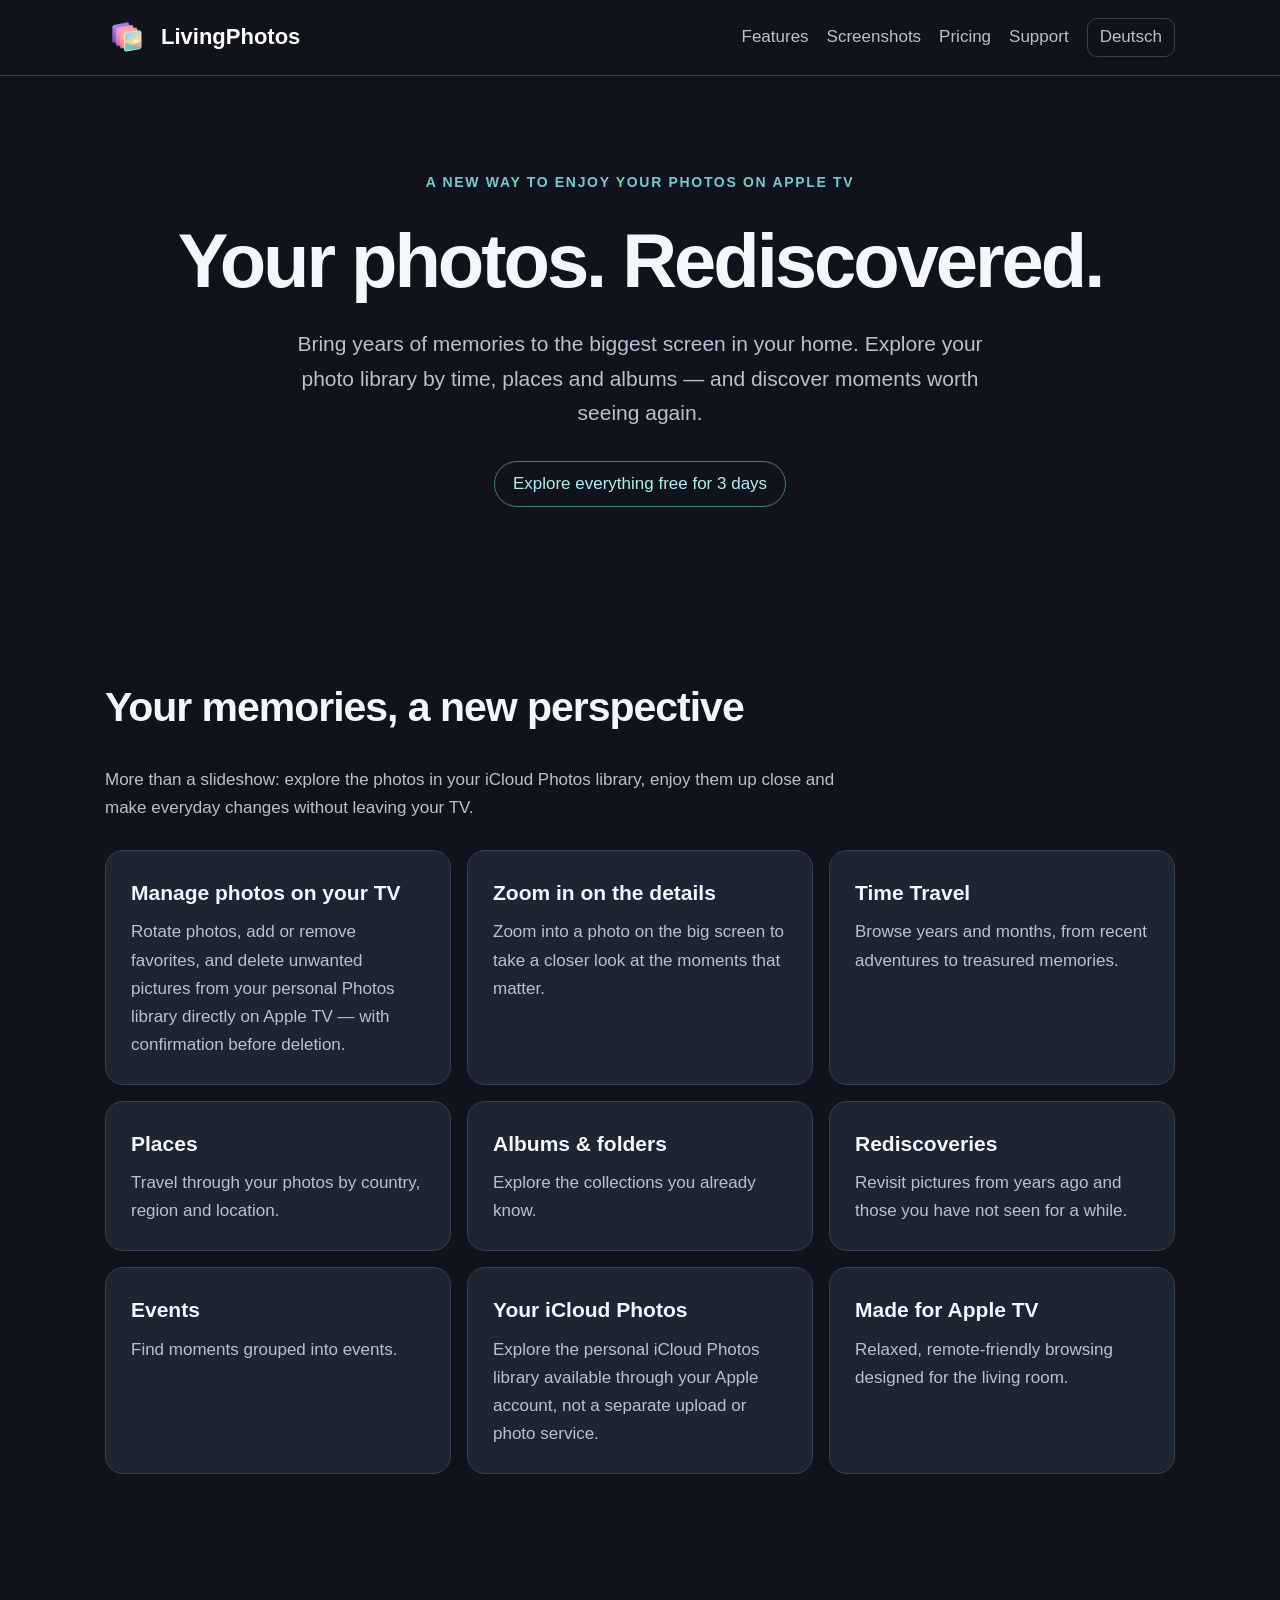
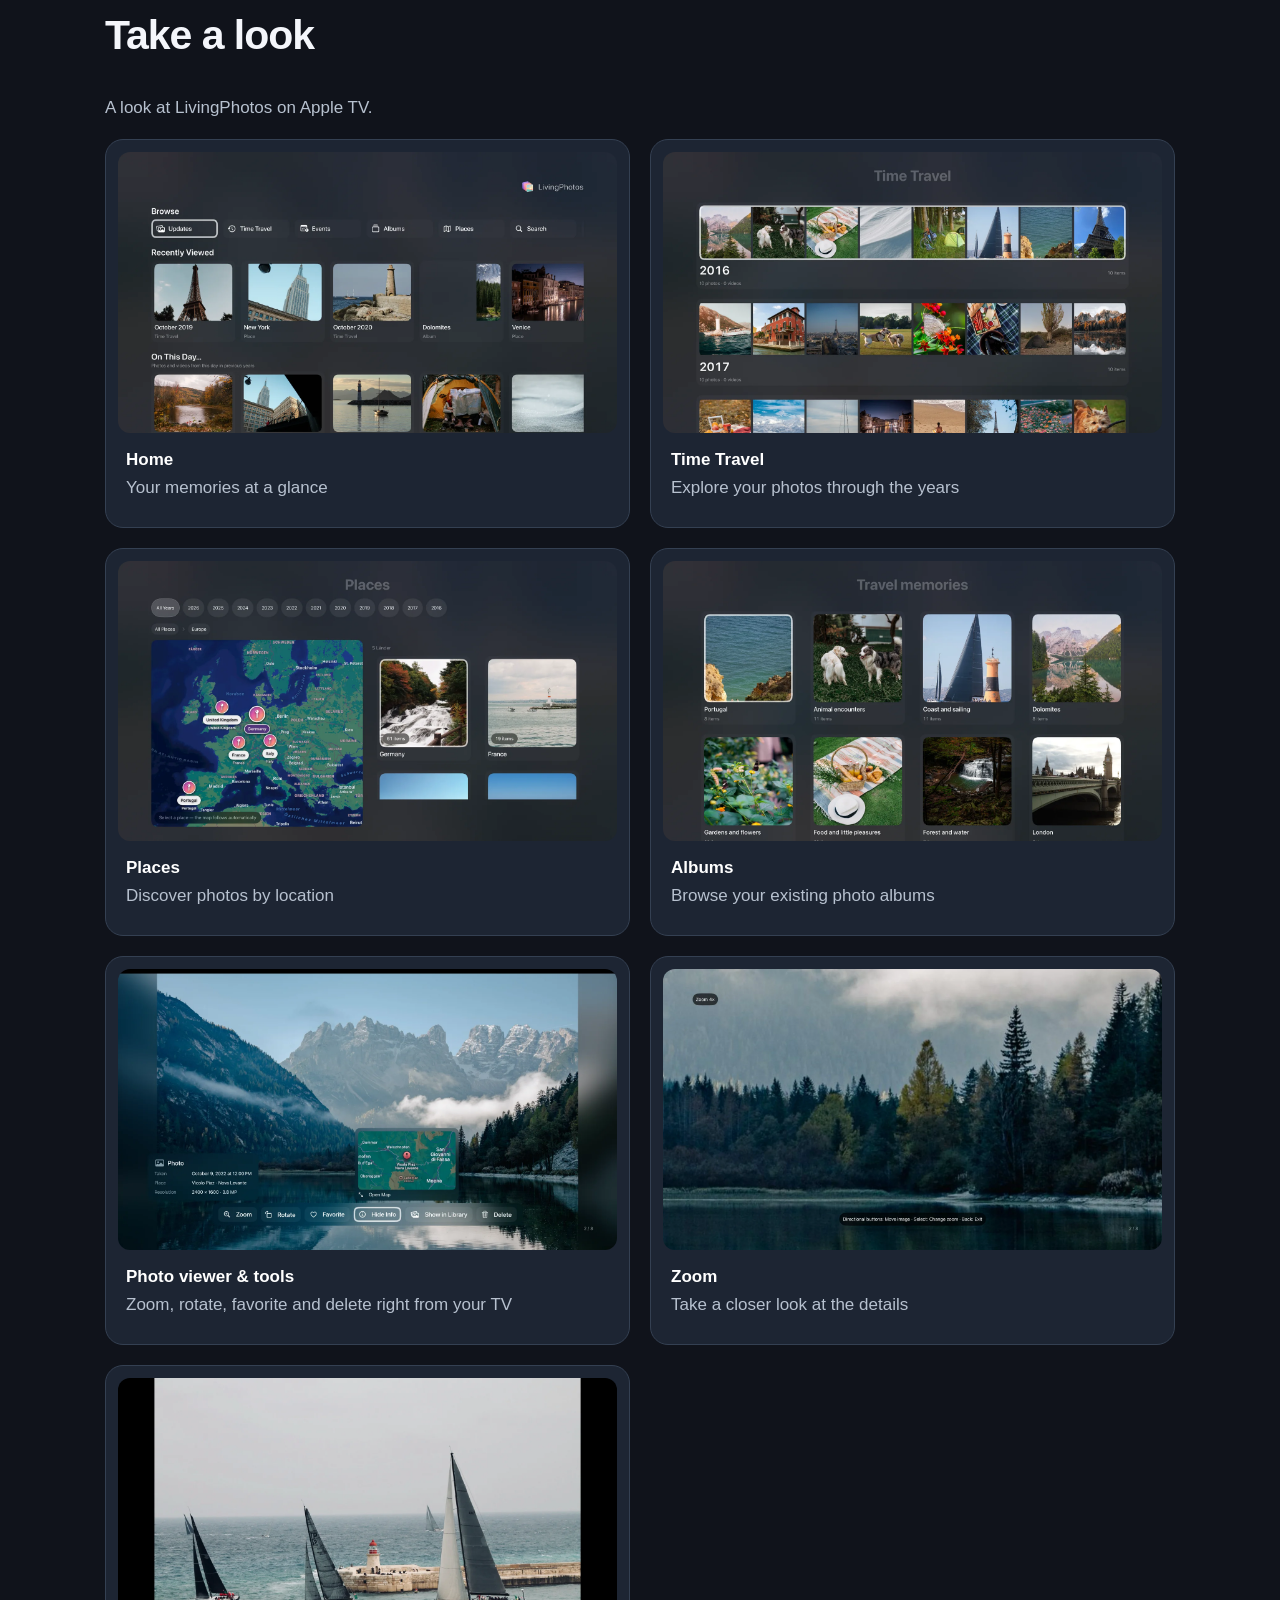
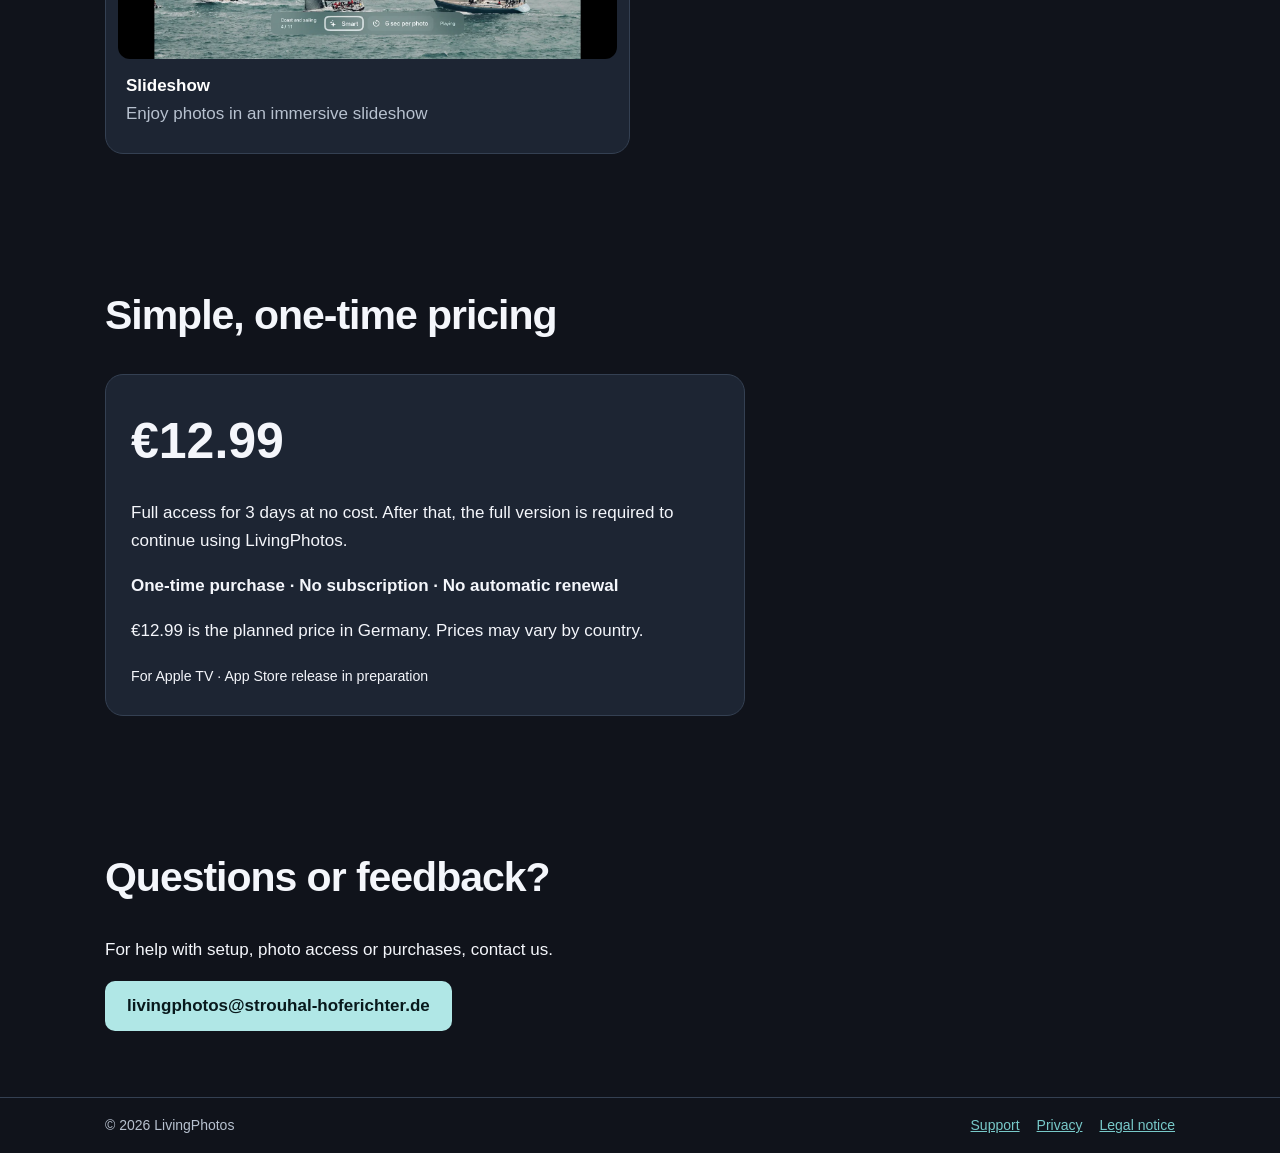
==== commit d340e0d2: "Preserve native aspect ratio for all screenshots" ====
--- a/index.html
+++ b/index.html
@@ -1 +1 @@
-<!doctype html><html lang="en"><head><meta charset="utf-8"><meta name="viewport" content="width=device-width,initial-scale=1"><title>Home | LivingPhotos</title><meta name="theme-color" content="#10131b"><meta name="description" content="Explore your personal iCloud Photos library on Apple TV. Zoom into details, rotate photos, mark favorites and delete unwanted pictures with confirmation."><link rel="canonical" href="https://livingphotos.strouhal-hoferichter.de/index.html"><link rel="alternate" hreflang="en" href="https://livingphotos.strouhal-hoferichter.de/index.html"><link rel="alternate" hreflang="de" href="https://livingphotos.strouhal-hoferichter.de/de/index.html"><link rel="icon" type="image/svg+xml" href="assets/logo.svg"><link rel="stylesheet" href="assets/styles.css"></head><body><a class="skip" href="#content">Skip to content / Zum Inhalt</a><header><div class="wrap"><a class="brand" href="index.html"><img src="assets/logo.svg" alt="" width="43" height="43">LivingPhotos</a><nav class="nav" aria-label="Navigation"><a href="index.html#features">Features</a><a href="index.html#screenshots">Screenshots</a><a href="index.html#pricing">Pricing</a><a href="support.html">Support</a><a class="lang" href="/de/index.html" hreflang="de">Deutsch</a></nav></div></header><main id="content"><section class="hero wrap"><div class="eyebrow">A new way to enjoy your photos on Apple TV</div><h1>Your photos. Rediscovered.</h1><p>Bring years of memories to the biggest screen in your home. Explore your photo library by time, places and albums — and discover moments worth seeing again.</p><span class="pill">Explore everything free for 3 days</span></section><section class="section wrap" id="features"><h2>Your memories, a new perspective</h2><p class="lead">More than a slideshow: explore the photos in your iCloud Photos library, enjoy them up close and make everyday changes without leaving your TV.</p><div class="cards"><article class="card"><h3>Manage photos on your TV</h3><p>Rotate photos, add or remove favorites, and delete unwanted pictures from your personal Photos library directly on Apple TV — with confirmation before deletion.</p></article><article class="card"><h3>Zoom in on the details</h3><p>Zoom into a photo on the big screen to take a closer look at the moments that matter.</p></article><article class="card"><h3>Time Travel</h3><p>Browse years and months, from recent adventures to treasured memories.</p></article><article class="card"><h3>Places</h3><p>Travel through your photos by country, region and location.</p></article><article class="card"><h3>Albums & folders</h3><p>Explore the collections you already know.</p></article><article class="card"><h3>Rediscoveries</h3><p>Revisit pictures from years ago and those you have not seen for a while.</p></article><article class="card"><h3>Events</h3><p>Find moments grouped into events.</p></article><article class="card"><h3>Your iCloud Photos</h3><p>Explore the personal iCloud Photos library available through your Apple account, not a separate upload or photo service.</p></article><article class="card"><h3>Made for Apple TV</h3><p>Relaxed, remote-friendly browsing designed for the living room.</p></article></div></section><section class="section wrap" id="screenshots"><h2>Take a look</h2><p class="lead">A look at LivingPhotos on Apple TV.</p><div class="showcase"><figure class="shot"><img src="assets/screenshots/home.webp" width="1600" height="900" loading="lazy" decoding="async" alt="Your memories at a glance"><figcaption><strong>Home</strong>Your memories at a glance</figcaption></figure><figure class="shot"><img src="assets/screenshots/time-travel.webp" width="1600" height="900" loading="lazy" decoding="async" alt="Explore your photos through the years"><figcaption><strong>Time Travel</strong>Explore your photos through the years</figcaption></figure><figure class="shot"><img src="assets/screenshots/places.webp" width="1600" height="900" loading="lazy" decoding="async" alt="Discover photos by location"><figcaption><strong>Places</strong>Discover photos by location</figcaption></figure><figure class="shot"><img src="assets/screenshots/albums.webp" width="1600" height="900" loading="lazy" decoding="async" alt="Browse your existing photo albums"><figcaption><strong>Albums</strong>Browse your existing photo albums</figcaption></figure><figure class="shot"><img src="assets/screenshots/photo-tools.webp" width="1600" height="900" loading="lazy" decoding="async" alt="Zoom, rotate, favorite and delete right from your TV"><figcaption><strong>Photo viewer & tools</strong>Zoom, rotate, favorite and delete right from your TV</figcaption></figure><figure class="shot"><img src="assets/screenshots/zoom.webp" width="1600" height="900" loading="lazy" decoding="async" alt="Take a closer look at the details"><figcaption><strong>Zoom</strong>Take a closer look at the details</figcaption></figure><figure class="shot"><img src="assets/screenshots/slideshow.webp" width="1600" height="900" loading="lazy" decoding="async" alt="Enjoy photos in an immersive slideshow"><figcaption><strong>Slideshow</strong>Enjoy photos in an immersive slideshow</figcaption></figure></div></section><section class="section wrap" id="pricing"><h2>Simple, one-time pricing</h2><div class="price"><strong>€12.99</strong><p>Full access for 3 days at no cost. After that, the full version is required to continue using LivingPhotos.</p><p><b>One-time purchase · No subscription · No automatic renewal</b></p><p>€12.99 is the planned price in Germany. Prices may vary by country.</p><small>For Apple TV · App Store release in preparation</small></div></section><section class="section wrap"><h2>Questions or feedback?</h2><p>For help with setup, photo access or purchases, contact us.</p><a class="button" href="mailto:livingphotos@strouhal-hoferichter.de">livingphotos@strouhal-hoferichter.de</a></section></main><footer><div class="wrap"><span>© 2026 LivingPhotos</span><div class="footlinks"><a href="support.html">Support</a><a href="privacy.html">Privacy</a><a href="legal.html">Legal notice</a></div></div></footer></body></html>+<!doctype html><html lang="en"><head><meta charset="utf-8"><meta name="viewport" content="width=device-width,initial-scale=1"><title>Home | LivingPhotos</title><meta name="theme-color" content="#10131b"><meta name="description" content="Explore your personal iCloud Photos library on Apple TV. Zoom into details, rotate photos, mark favorites and delete unwanted pictures with confirmation."><link rel="canonical" href="https://livingphotos.strouhal-hoferichter.de/index.html"><link rel="alternate" hreflang="en" href="https://livingphotos.strouhal-hoferichter.de/index.html"><link rel="alternate" hreflang="de" href="https://livingphotos.strouhal-hoferichter.de/de/index.html"><link rel="icon" type="image/svg+xml" href="assets/logo.svg"><link rel="stylesheet" href="assets/styles.css"></head><body><a class="skip" href="#content">Skip to content / Zum Inhalt</a><header><div class="wrap"><a class="brand" href="index.html"><img src="assets/logo.svg" alt="" width="43" height="43">LivingPhotos</a><nav class="nav" aria-label="Navigation"><a href="index.html#features">Features</a><a href="index.html#screenshots">Screenshots</a><a href="index.html#pricing">Pricing</a><a href="support.html">Support</a><a class="lang" href="/de/index.html" hreflang="de">Deutsch</a></nav></div></header><main id="content"><section class="hero wrap"><div class="eyebrow">A new way to enjoy your photos on Apple TV</div><h1>Your photos. Rediscovered.</h1><p>Bring years of memories to the biggest screen in your home. Explore your photo library by time, places and albums — and discover moments worth seeing again.</p><span class="pill">Explore everything free for 3 days</span></section><section class="section wrap" id="features"><h2>Your memories, a new perspective</h2><p class="lead">More than a slideshow: explore the photos in your iCloud Photos library, enjoy them up close and make everyday changes without leaving your TV.</p><div class="cards"><article class="card"><h3>Manage photos on your TV</h3><p>Rotate photos, add or remove favorites, and delete unwanted pictures from your personal Photos library directly on Apple TV — with confirmation before deletion.</p></article><article class="card"><h3>Zoom in on the details</h3><p>Zoom into a photo on the big screen to take a closer look at the moments that matter.</p></article><article class="card"><h3>Time Travel</h3><p>Browse years and months, from recent adventures to treasured memories.</p></article><article class="card"><h3>Places</h3><p>Travel through your photos by country, region and location.</p></article><article class="card"><h3>Albums & folders</h3><p>Explore the collections you already know.</p></article><article class="card"><h3>Rediscoveries</h3><p>Revisit pictures from years ago and those you have not seen for a while.</p></article><article class="card"><h3>Events</h3><p>Find moments grouped into events.</p></article><article class="card"><h3>Your iCloud Photos</h3><p>Explore the personal iCloud Photos library available through your Apple account, not a separate upload or photo service.</p></article><article class="card"><h3>Made for Apple TV</h3><p>Relaxed, remote-friendly browsing designed for the living room.</p></article></div></section><section class="section wrap" id="screenshots"><h2>Take a look</h2><p class="lead">A look at LivingPhotos on Apple TV.</p><div class="showcase"><figure class="shot"><img src="assets/screenshots/home.webp" loading="lazy" decoding="async" alt="Your memories at a glance"><figcaption><strong>Home</strong>Your memories at a glance</figcaption></figure><figure class="shot"><img src="assets/screenshots/time-travel.webp" loading="lazy" decoding="async" alt="Explore your photos through the years"><figcaption><strong>Time Travel</strong>Explore your photos through the years</figcaption></figure><figure class="shot"><img src="assets/screenshots/places.webp" loading="lazy" decoding="async" alt="Discover photos by location"><figcaption><strong>Places</strong>Discover photos by location</figcaption></figure><figure class="shot"><img src="assets/screenshots/albums.webp" loading="lazy" decoding="async" alt="Browse your existing photo albums"><figcaption><strong>Albums</strong>Browse your existing photo albums</figcaption></figure><figure class="shot"><img src="assets/screenshots/photo-tools.webp" loading="lazy" decoding="async" alt="Zoom, rotate, favorite and delete right from your TV"><figcaption><strong>Photo viewer & tools</strong>Zoom, rotate, favorite and delete right from your TV</figcaption></figure><figure class="shot"><img src="assets/screenshots/zoom.webp" loading="lazy" decoding="async" alt="Take a closer look at the details"><figcaption><strong>Zoom</strong>Take a closer look at the details</figcaption></figure><figure class="shot"><img src="assets/screenshots/slideshow.webp" loading="lazy" decoding="async" alt="Enjoy photos in an immersive slideshow"><figcaption><strong>Slideshow</strong>Enjoy photos in an immersive slideshow</figcaption></figure></div></section><section class="section wrap" id="pricing"><h2>Simple, one-time pricing</h2><div class="price"><strong>€12.99</strong><p>Full access for 3 days at no cost. After that, the full version is required to continue using LivingPhotos.</p><p><b>One-time purchase · No subscription · No automatic renewal</b></p><p>€12.99 is the planned price in Germany. Prices may vary by country.</p><small>For Apple TV · App Store release in preparation</small></div></section><section class="section wrap"><h2>Questions or feedback?</h2><p>For help with setup, photo access or purchases, contact us.</p><a class="button" href="mailto:livingphotos@strouhal-hoferichter.de">livingphotos@strouhal-hoferichter.de</a></section></main><footer><div class="wrap"><span>© 2026 LivingPhotos</span><div class="footlinks"><a href="support.html">Support</a><a href="privacy.html">Privacy</a><a href="legal.html">Legal notice</a></div></div></footer></body></html>
--- a/assets/styles.css
+++ b/assets/styles.css
@@ -1 +1 @@
-:root{color-scheme:dark;--bg:#10131b;--surface:#1d2533;--text:#f4f6fb;--muted:#b7c1cf;--line:#344052;--accent:#78c9c9}*{box-sizing:border-box}html{scroll-behavior:smooth}body{margin:0;font:17px/1.65 -apple-system,BlinkMacSystemFont,"Segoe UI",sans-serif;background:var(--bg);color:var(--text)}a{color:var(--accent)}.wrap{max-width:1120px;margin:auto;padding:0 25px}.skip{position:absolute;left:-9999px}.skip:focus{left:15px;top:15px}header{border-bottom:1px solid var(--line)}header .wrap,footer .wrap{display:flex;justify-content:space-between;align-items:center;gap:22px;flex-wrap:wrap;padding-top:16px;padding-bottom:16px}.brand{display:flex;align-items:center;gap:13px;font-size:22px;font-weight:750;color:white;text-decoration:none}.brand img{width:43px;height:43px}.nav{display:flex;gap:18px;flex-wrap:wrap;align-items:center}.nav a{text-decoration:none;color:var(--muted)}.nav a:hover{color:white}.lang{border:1px solid var(--line);padding:4px 12px;border-radius:10px}.hero{padding-top:95px;padding-bottom:105px;text-align:center}.eyebrow{color:var(--accent);font-size:14px;font-weight:750;text-transform:uppercase;letter-spacing:.12em}h1{font-size:clamp(42px,7vw,76px);line-height:1.12;letter-spacing:-.04em;margin:24px 0}h2{font-size:clamp(28px,4vw,41px);line-height:1.16;letter-spacing:-.025em}h3{font-size:21px;margin:0 0 8px}.hero p{max-width:730px;margin:auto;color:var(--muted);font-size:21px}.pill{display:inline-block;margin-top:30px;border:1px solid #447b83;border-radius:100px;padding:8px 18px;color:#b2eeee}.section{padding-top:38px;padding-bottom:66px}.lead{color:var(--muted);max-width:770px}.cards{display:grid;grid-template-columns:repeat(3,minmax(0,1fr));gap:16px;margin-top:28px}.card,.shot,.price{background:var(--surface);border:1px solid var(--line);border-radius:18px;padding:25px}.card p,.shot figcaption{color:var(--muted);margin:0}.showcase{display:grid;grid-template-columns:repeat(2,minmax(0,1fr));gap:20px}.shot{margin:0;padding:12px;overflow:hidden}.shot img{width:100%;border-radius:12px}.shot .placeholder{aspect-ratio:16/9;display:grid;place-content:center;text-align:center;border-radius:12px;background:linear-gradient(135deg,#344354,#17222c);color:#d8e7ef}.shot figcaption{padding:13px 8px}.shot strong{display:block;color:white}.price{max-width:640px}.price strong{font-size:50px}.button{display:inline-block;padding:11px 22px;background:#b0e7e6;color:#08191c;text-decoration:none;border-radius:10px;font-weight:750}.prose{max-width:850px;padding-top:50px;padding-bottom:90px}.prose h1{font-size:44px}.prose h2{font-size:24px;margin-top:34px}.prose p{color:#d6deea}.notice{background:#29303b;border-left:3px solid var(--accent);padding:16px 20px;border-radius:8px}footer{border-top:1px solid var(--line);color:var(--muted);font-size:14px}.footlinks{display:flex;gap:17px;flex-wrap:wrap}@media(max-width:770px){.cards{grid-template-columns:1fr 1fr}.showcase{grid-template-columns:1fr}.hero{padding-top:68px;padding-bottom:58px}}@media(max-width:520px){.cards{grid-template-columns:1fr}header .wrap{align-items:flex-start}.nav{gap:11px}.hero p{font-size:18px}}+:root{color-scheme:dark;--bg:#10131b;--surface:#1d2533;--text:#f4f6fb;--muted:#b7c1cf;--line:#344052;--accent:#78c9c9}*{box-sizing:border-box}html{scroll-behavior:smooth}body{margin:0;font:17px/1.65 -apple-system,BlinkMacSystemFont,"Segoe UI",sans-serif;background:var(--bg);color:var(--text)}a{color:var(--accent)}.wrap{max-width:1120px;margin:auto;padding:0 25px}.skip{position:absolute;left:-9999px}.skip:focus{left:15px;top:15px}header{border-bottom:1px solid var(--line)}header .wrap,footer .wrap{display:flex;justify-content:space-between;align-items:center;gap:22px;flex-wrap:wrap;padding-top:16px;padding-bottom:16px}.brand{display:flex;align-items:center;gap:13px;font-size:22px;font-weight:750;color:white;text-decoration:none}.brand img{width:43px;height:43px}.nav{display:flex;gap:18px;flex-wrap:wrap;align-items:center}.nav a{text-decoration:none;color:var(--muted)}.nav a:hover{color:white}.lang{border:1px solid var(--line);padding:4px 12px;border-radius:10px}.hero{padding-top:95px;padding-bottom:105px;text-align:center}.eyebrow{color:var(--accent);font-size:14px;font-weight:750;text-transform:uppercase;letter-spacing:.12em}h1{font-size:clamp(42px,7vw,76px);line-height:1.12;letter-spacing:-.04em;margin:24px 0}h2{font-size:clamp(28px,4vw,41px);line-height:1.16;letter-spacing:-.025em}h3{font-size:21px;margin:0 0 8px}.hero p{max-width:730px;margin:auto;color:var(--muted);font-size:21px}.pill{display:inline-block;margin-top:30px;border:1px solid #447b83;border-radius:100px;padding:8px 18px;color:#b2eeee}.section{padding-top:38px;padding-bottom:66px}.lead{color:var(--muted);max-width:770px}.cards{display:grid;grid-template-columns:repeat(3,minmax(0,1fr));gap:16px;margin-top:28px}.card,.shot,.price{background:var(--surface);border:1px solid var(--line);border-radius:18px;padding:25px}.card p,.shot figcaption{color:var(--muted);margin:0}.showcase{display:grid;grid-template-columns:repeat(2,minmax(0,1fr));gap:20px}.shot{margin:0;padding:12px;overflow:hidden}.shot img{display:block;width:100%;height:auto;max-width:100%;object-fit:contain;aspect-ratio:auto;border-radius:12px}.shot .placeholder{aspect-ratio:16/9;display:grid;place-content:center;text-align:center;border-radius:12px;background:linear-gradient(135deg,#344354,#17222c);color:#d8e7ef}.shot figcaption{padding:13px 8px}.shot strong{display:block;color:white}.price{max-width:640px}.price strong{font-size:50px}.button{display:inline-block;padding:11px 22px;background:#b0e7e6;color:#08191c;text-decoration:none;border-radius:10px;font-weight:750}.prose{max-width:850px;padding-top:50px;padding-bottom:90px}.prose h1{font-size:44px}.prose h2{font-size:24px;margin-top:34px}.prose p{color:#d6deea}.notice{background:#29303b;border-left:3px solid var(--accent);padding:16px 20px;border-radius:8px}footer{border-top:1px solid var(--line);color:var(--muted);font-size:14px}.footlinks{display:flex;gap:17px;flex-wrap:wrap}@media(max-width:770px){.cards{grid-template-columns:1fr 1fr}.showcase{grid-template-columns:1fr}.hero{padding-top:68px;padding-bottom:58px}}@media(max-width:520px){.cards{grid-template-columns:1fr}header .wrap{align-items:flex-start}.nav{gap:11px}.hero p{font-size:18px}}
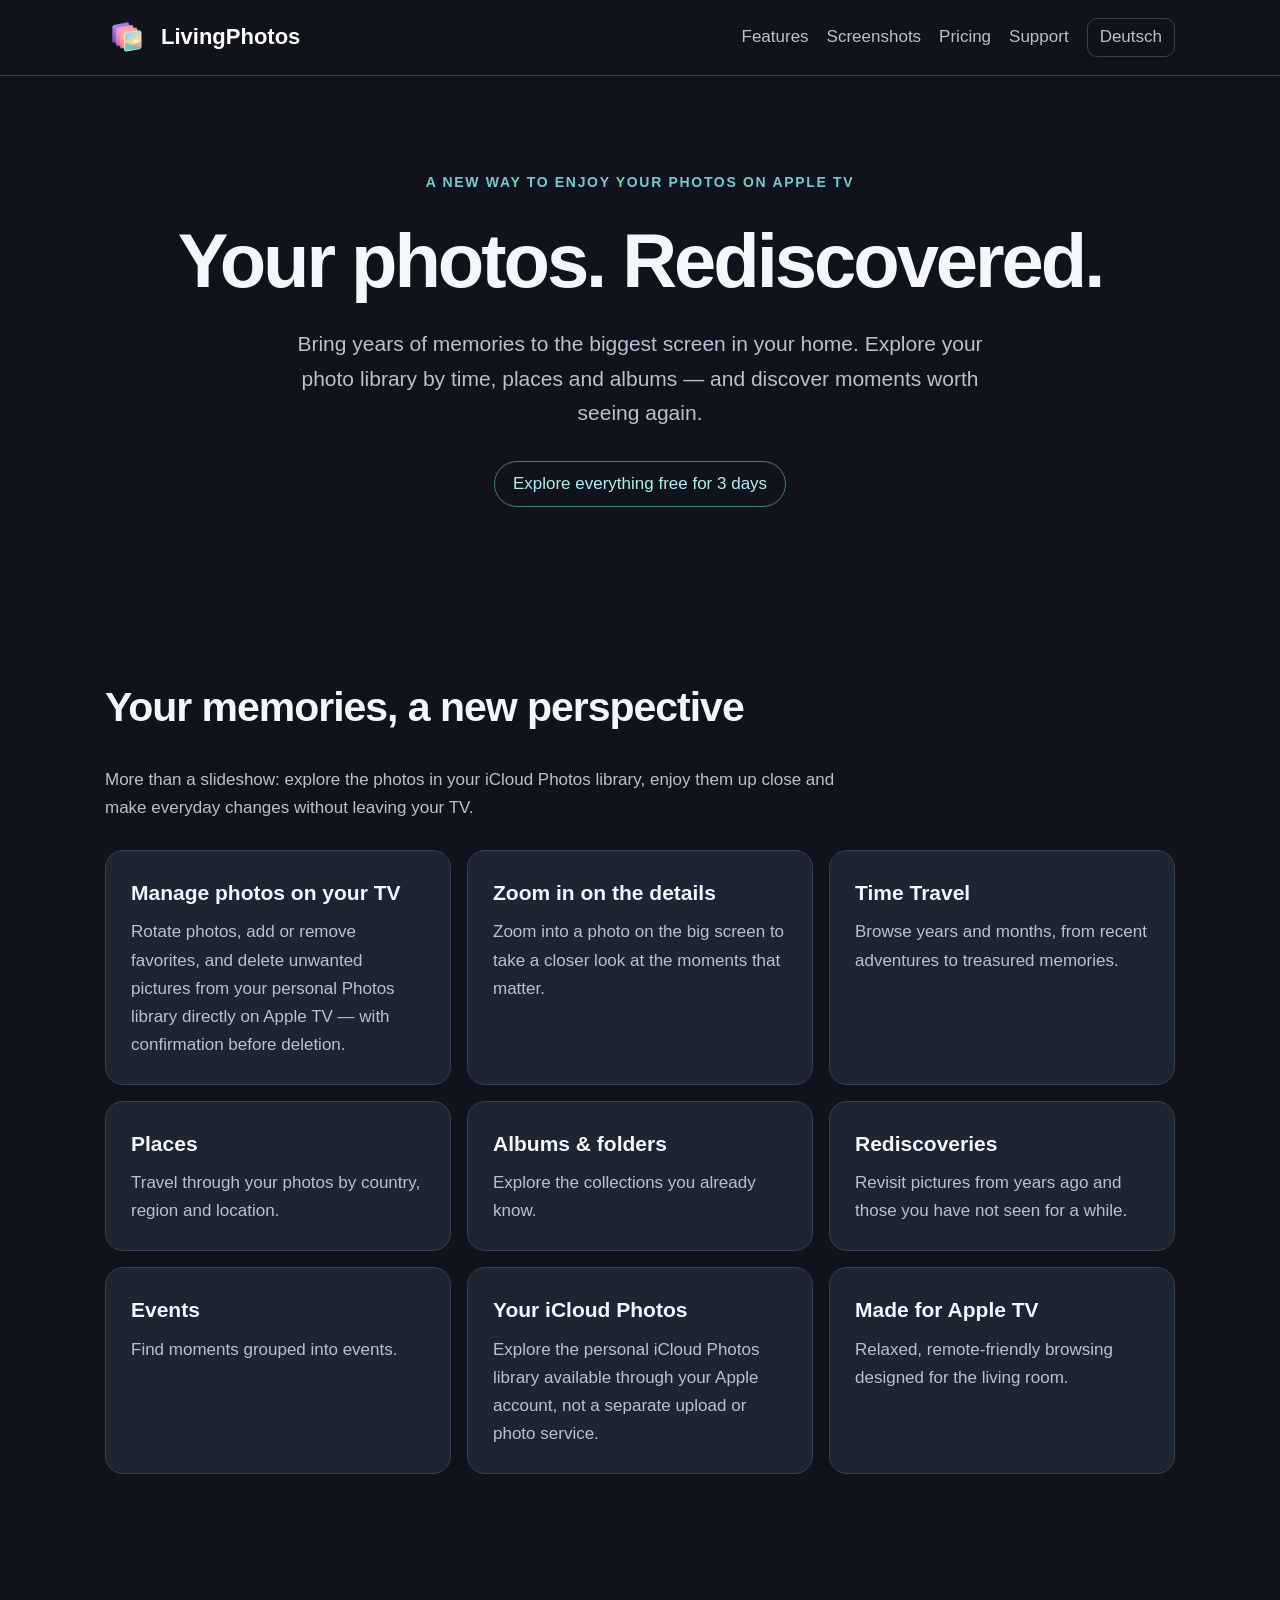
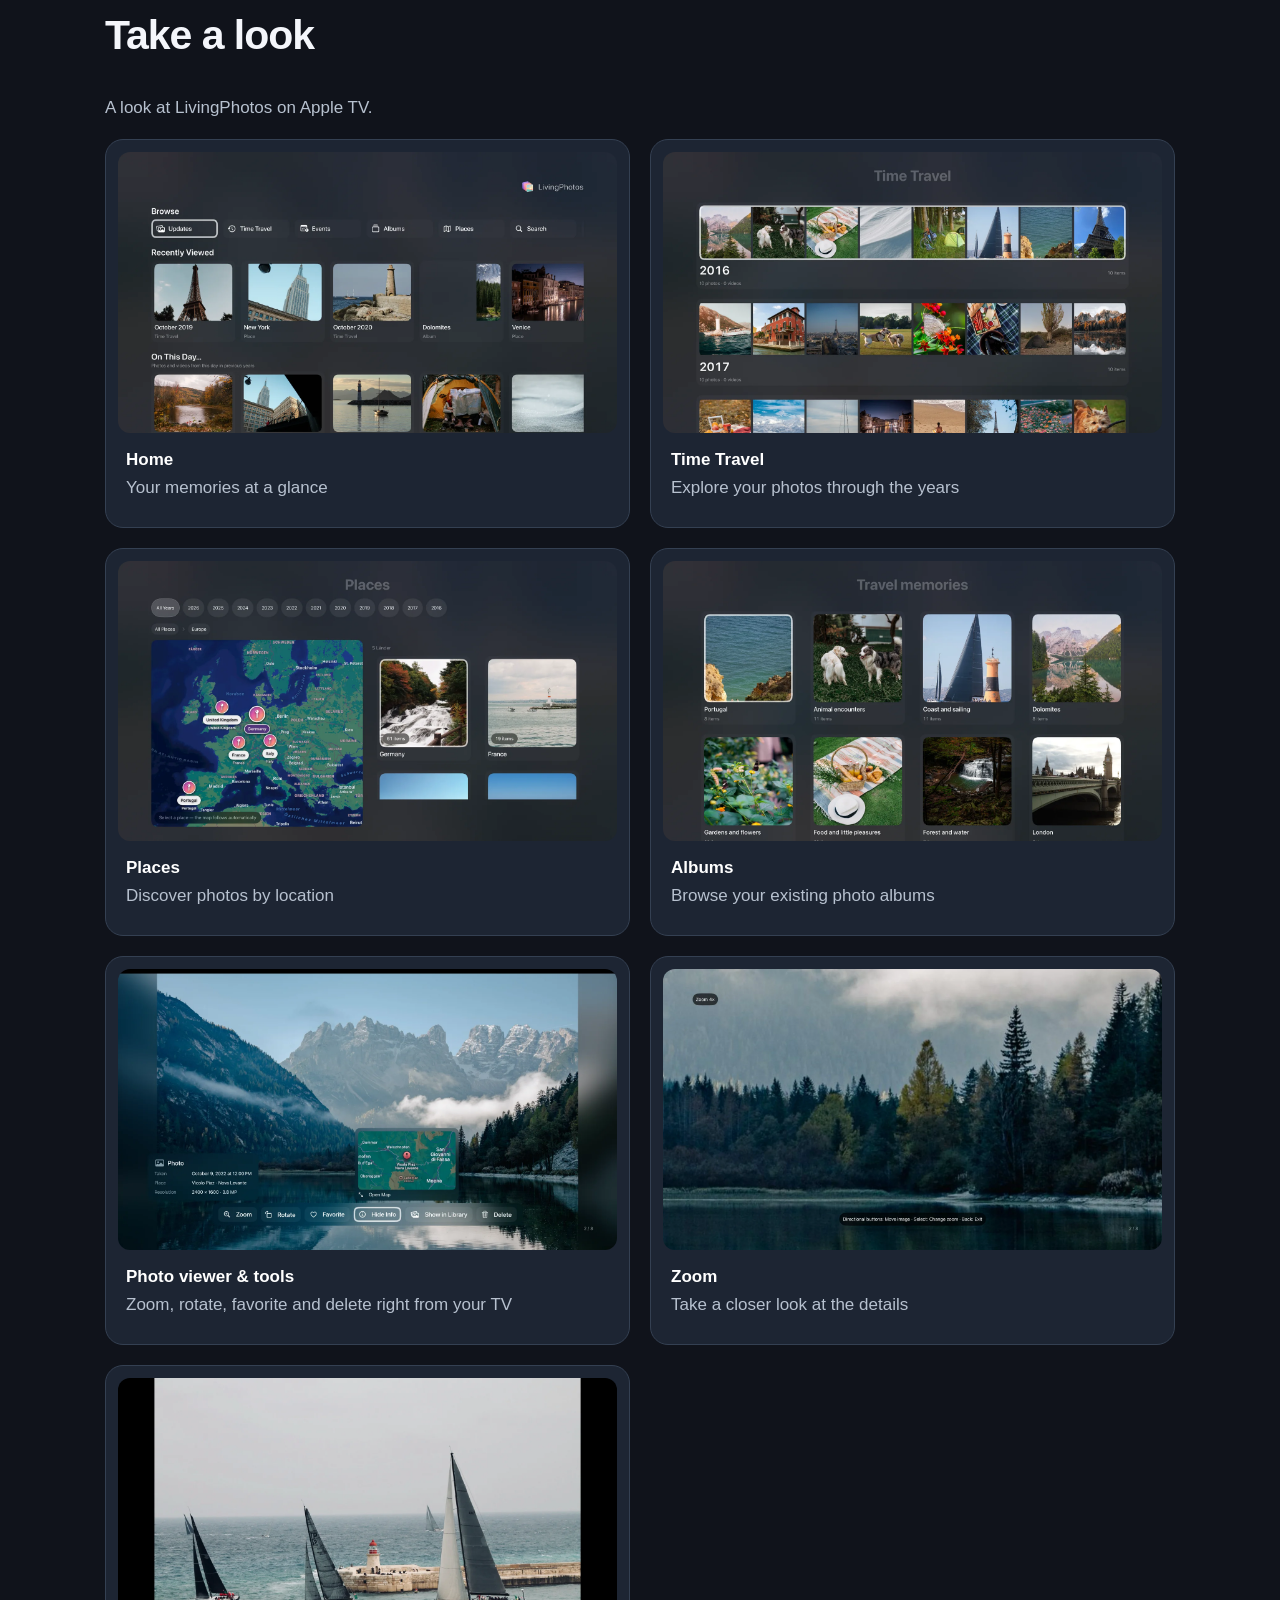
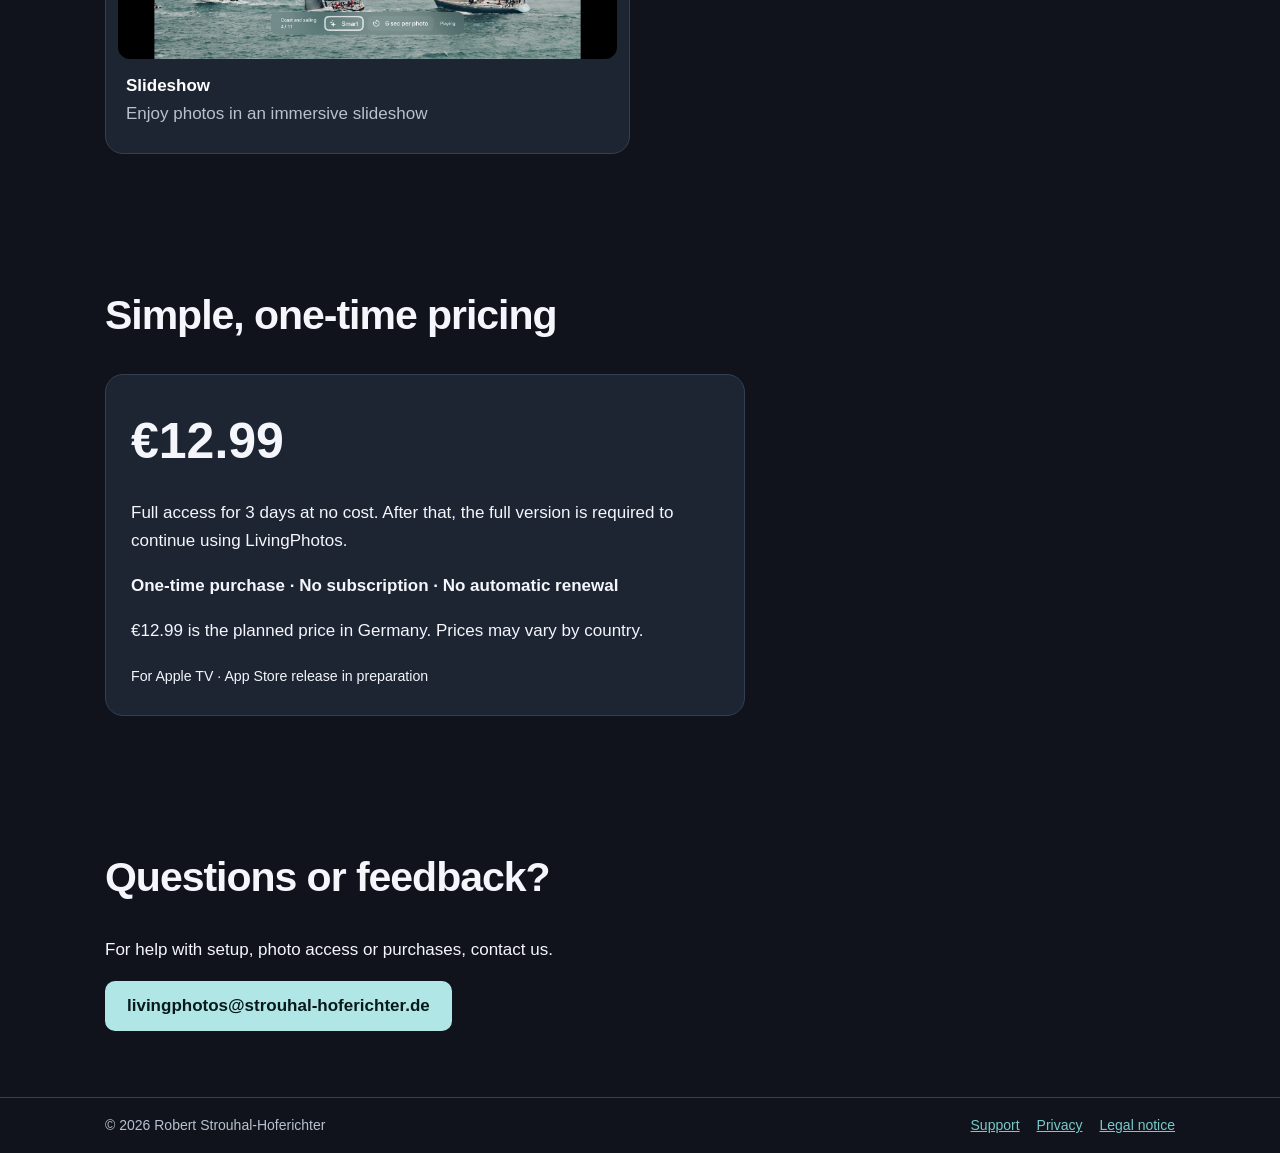
==== commit 015a2766: "Credit Robert Strouhal-Hoferichter in site footers" ====
--- a/index.html
+++ b/index.html
@@ -1 +1 @@
-<!doctype html><html lang="en"><head><meta charset="utf-8"><meta name="viewport" content="width=device-width,initial-scale=1"><title>Home | LivingPhotos</title><meta name="theme-color" content="#10131b"><meta name="description" content="Explore your personal iCloud Photos library on Apple TV. Zoom into details, rotate photos, mark favorites and delete unwanted pictures with confirmation."><link rel="canonical" href="https://livingphotos.strouhal-hoferichter.de/index.html"><link rel="alternate" hreflang="en" href="https://livingphotos.strouhal-hoferichter.de/index.html"><link rel="alternate" hreflang="de" href="https://livingphotos.strouhal-hoferichter.de/de/index.html"><link rel="icon" type="image/svg+xml" href="assets/logo.svg"><link rel="stylesheet" href="assets/styles.css"></head><body><a class="skip" href="#content">Skip to content / Zum Inhalt</a><header><div class="wrap"><a class="brand" href="index.html"><img src="assets/logo.svg" alt="" width="43" height="43">LivingPhotos</a><nav class="nav" aria-label="Navigation"><a href="index.html#features">Features</a><a href="index.html#screenshots">Screenshots</a><a href="index.html#pricing">Pricing</a><a href="support.html">Support</a><a class="lang" href="/de/index.html" hreflang="de">Deutsch</a></nav></div></header><main id="content"><section class="hero wrap"><div class="eyebrow">A new way to enjoy your photos on Apple TV</div><h1>Your photos. Rediscovered.</h1><p>Bring years of memories to the biggest screen in your home. Explore your photo library by time, places and albums — and discover moments worth seeing again.</p><span class="pill">Explore everything free for 3 days</span></section><section class="section wrap" id="features"><h2>Your memories, a new perspective</h2><p class="lead">More than a slideshow: explore the photos in your iCloud Photos library, enjoy them up close and make everyday changes without leaving your TV.</p><div class="cards"><article class="card"><h3>Manage photos on your TV</h3><p>Rotate photos, add or remove favorites, and delete unwanted pictures from your personal Photos library directly on Apple TV — with confirmation before deletion.</p></article><article class="card"><h3>Zoom in on the details</h3><p>Zoom into a photo on the big screen to take a closer look at the moments that matter.</p></article><article class="card"><h3>Time Travel</h3><p>Browse years and months, from recent adventures to treasured memories.</p></article><article class="card"><h3>Places</h3><p>Travel through your photos by country, region and location.</p></article><article class="card"><h3>Albums & folders</h3><p>Explore the collections you already know.</p></article><article class="card"><h3>Rediscoveries</h3><p>Revisit pictures from years ago and those you have not seen for a while.</p></article><article class="card"><h3>Events</h3><p>Find moments grouped into events.</p></article><article class="card"><h3>Your iCloud Photos</h3><p>Explore the personal iCloud Photos library available through your Apple account, not a separate upload or photo service.</p></article><article class="card"><h3>Made for Apple TV</h3><p>Relaxed, remote-friendly browsing designed for the living room.</p></article></div></section><section class="section wrap" id="screenshots"><h2>Take a look</h2><p class="lead">A look at LivingPhotos on Apple TV.</p><div class="showcase"><figure class="shot"><img src="assets/screenshots/home.webp" loading="lazy" decoding="async" alt="Your memories at a glance"><figcaption><strong>Home</strong>Your memories at a glance</figcaption></figure><figure class="shot"><img src="assets/screenshots/time-travel.webp" loading="lazy" decoding="async" alt="Explore your photos through the years"><figcaption><strong>Time Travel</strong>Explore your photos through the years</figcaption></figure><figure class="shot"><img src="assets/screenshots/places.webp" loading="lazy" decoding="async" alt="Discover photos by location"><figcaption><strong>Places</strong>Discover photos by location</figcaption></figure><figure class="shot"><img src="assets/screenshots/albums.webp" loading="lazy" decoding="async" alt="Browse your existing photo albums"><figcaption><strong>Albums</strong>Browse your existing photo albums</figcaption></figure><figure class="shot"><img src="assets/screenshots/photo-tools.webp" loading="lazy" decoding="async" alt="Zoom, rotate, favorite and delete right from your TV"><figcaption><strong>Photo viewer & tools</strong>Zoom, rotate, favorite and delete right from your TV</figcaption></figure><figure class="shot"><img src="assets/screenshots/zoom.webp" loading="lazy" decoding="async" alt="Take a closer look at the details"><figcaption><strong>Zoom</strong>Take a closer look at the details</figcaption></figure><figure class="shot"><img src="assets/screenshots/slideshow.webp" loading="lazy" decoding="async" alt="Enjoy photos in an immersive slideshow"><figcaption><strong>Slideshow</strong>Enjoy photos in an immersive slideshow</figcaption></figure></div></section><section class="section wrap" id="pricing"><h2>Simple, one-time pricing</h2><div class="price"><strong>€12.99</strong><p>Full access for 3 days at no cost. After that, the full version is required to continue using LivingPhotos.</p><p><b>One-time purchase · No subscription · No automatic renewal</b></p><p>€12.99 is the planned price in Germany. Prices may vary by country.</p><small>For Apple TV · App Store release in preparation</small></div></section><section class="section wrap"><h2>Questions or feedback?</h2><p>For help with setup, photo access or purchases, contact us.</p><a class="button" href="mailto:livingphotos@strouhal-hoferichter.de">livingphotos@strouhal-hoferichter.de</a></section></main><footer><div class="wrap"><span>© 2026 LivingPhotos</span><div class="footlinks"><a href="support.html">Support</a><a href="privacy.html">Privacy</a><a href="legal.html">Legal notice</a></div></div></footer></body></html>+<!doctype html><html lang="en"><head><meta charset="utf-8"><meta name="viewport" content="width=device-width,initial-scale=1"><title>Home | LivingPhotos</title><meta name="theme-color" content="#10131b"><meta name="description" content="Explore your personal iCloud Photos library on Apple TV. Zoom into details, rotate photos, mark favorites and delete unwanted pictures with confirmation."><link rel="canonical" href="https://livingphotos.strouhal-hoferichter.de/index.html"><link rel="alternate" hreflang="en" href="https://livingphotos.strouhal-hoferichter.de/index.html"><link rel="alternate" hreflang="de" href="https://livingphotos.strouhal-hoferichter.de/de/index.html"><link rel="icon" type="image/svg+xml" href="assets/logo.svg"><link rel="stylesheet" href="assets/styles.css"></head><body><a class="skip" href="#content">Skip to content / Zum Inhalt</a><header><div class="wrap"><a class="brand" href="index.html"><img src="assets/logo.svg" alt="" width="43" height="43">LivingPhotos</a><nav class="nav" aria-label="Navigation"><a href="index.html#features">Features</a><a href="index.html#screenshots">Screenshots</a><a href="index.html#pricing">Pricing</a><a href="support.html">Support</a><a class="lang" href="/de/index.html" hreflang="de">Deutsch</a></nav></div></header><main id="content"><section class="hero wrap"><div class="eyebrow">A new way to enjoy your photos on Apple TV</div><h1>Your photos. Rediscovered.</h1><p>Bring years of memories to the biggest screen in your home. Explore your photo library by time, places and albums — and discover moments worth seeing again.</p><span class="pill">Explore everything free for 3 days</span></section><section class="section wrap" id="features"><h2>Your memories, a new perspective</h2><p class="lead">More than a slideshow: explore the photos in your iCloud Photos library, enjoy them up close and make everyday changes without leaving your TV.</p><div class="cards"><article class="card"><h3>Manage photos on your TV</h3><p>Rotate photos, add or remove favorites, and delete unwanted pictures from your personal Photos library directly on Apple TV — with confirmation before deletion.</p></article><article class="card"><h3>Zoom in on the details</h3><p>Zoom into a photo on the big screen to take a closer look at the moments that matter.</p></article><article class="card"><h3>Time Travel</h3><p>Browse years and months, from recent adventures to treasured memories.</p></article><article class="card"><h3>Places</h3><p>Travel through your photos by country, region and location.</p></article><article class="card"><h3>Albums & folders</h3><p>Explore the collections you already know.</p></article><article class="card"><h3>Rediscoveries</h3><p>Revisit pictures from years ago and those you have not seen for a while.</p></article><article class="card"><h3>Events</h3><p>Find moments grouped into events.</p></article><article class="card"><h3>Your iCloud Photos</h3><p>Explore the personal iCloud Photos library available through your Apple account, not a separate upload or photo service.</p></article><article class="card"><h3>Made for Apple TV</h3><p>Relaxed, remote-friendly browsing designed for the living room.</p></article></div></section><section class="section wrap" id="screenshots"><h2>Take a look</h2><p class="lead">A look at LivingPhotos on Apple TV.</p><div class="showcase"><figure class="shot"><img src="assets/screenshots/home.webp" loading="lazy" decoding="async" alt="Your memories at a glance"><figcaption><strong>Home</strong>Your memories at a glance</figcaption></figure><figure class="shot"><img src="assets/screenshots/time-travel.webp" loading="lazy" decoding="async" alt="Explore your photos through the years"><figcaption><strong>Time Travel</strong>Explore your photos through the years</figcaption></figure><figure class="shot"><img src="assets/screenshots/places.webp" loading="lazy" decoding="async" alt="Discover photos by location"><figcaption><strong>Places</strong>Discover photos by location</figcaption></figure><figure class="shot"><img src="assets/screenshots/albums.webp" loading="lazy" decoding="async" alt="Browse your existing photo albums"><figcaption><strong>Albums</strong>Browse your existing photo albums</figcaption></figure><figure class="shot"><img src="assets/screenshots/photo-tools.webp" loading="lazy" decoding="async" alt="Zoom, rotate, favorite and delete right from your TV"><figcaption><strong>Photo viewer & tools</strong>Zoom, rotate, favorite and delete right from your TV</figcaption></figure><figure class="shot"><img src="assets/screenshots/zoom.webp" loading="lazy" decoding="async" alt="Take a closer look at the details"><figcaption><strong>Zoom</strong>Take a closer look at the details</figcaption></figure><figure class="shot"><img src="assets/screenshots/slideshow.webp" loading="lazy" decoding="async" alt="Enjoy photos in an immersive slideshow"><figcaption><strong>Slideshow</strong>Enjoy photos in an immersive slideshow</figcaption></figure></div></section><section class="section wrap" id="pricing"><h2>Simple, one-time pricing</h2><div class="price"><strong>€12.99</strong><p>Full access for 3 days at no cost. After that, the full version is required to continue using LivingPhotos.</p><p><b>One-time purchase · No subscription · No automatic renewal</b></p><p>€12.99 is the planned price in Germany. Prices may vary by country.</p><small>For Apple TV · App Store release in preparation</small></div></section><section class="section wrap"><h2>Questions or feedback?</h2><p>For help with setup, photo access or purchases, contact us.</p><a class="button" href="mailto:livingphotos@strouhal-hoferichter.de">livingphotos@strouhal-hoferichter.de</a></section></main><footer><div class="wrap"><span>© 2026 Robert Strouhal-Hoferichter</span><div class="footlinks"><a href="support.html">Support</a><a href="privacy.html">Privacy</a><a href="legal.html">Legal notice</a></div></div></footer></body></html>
